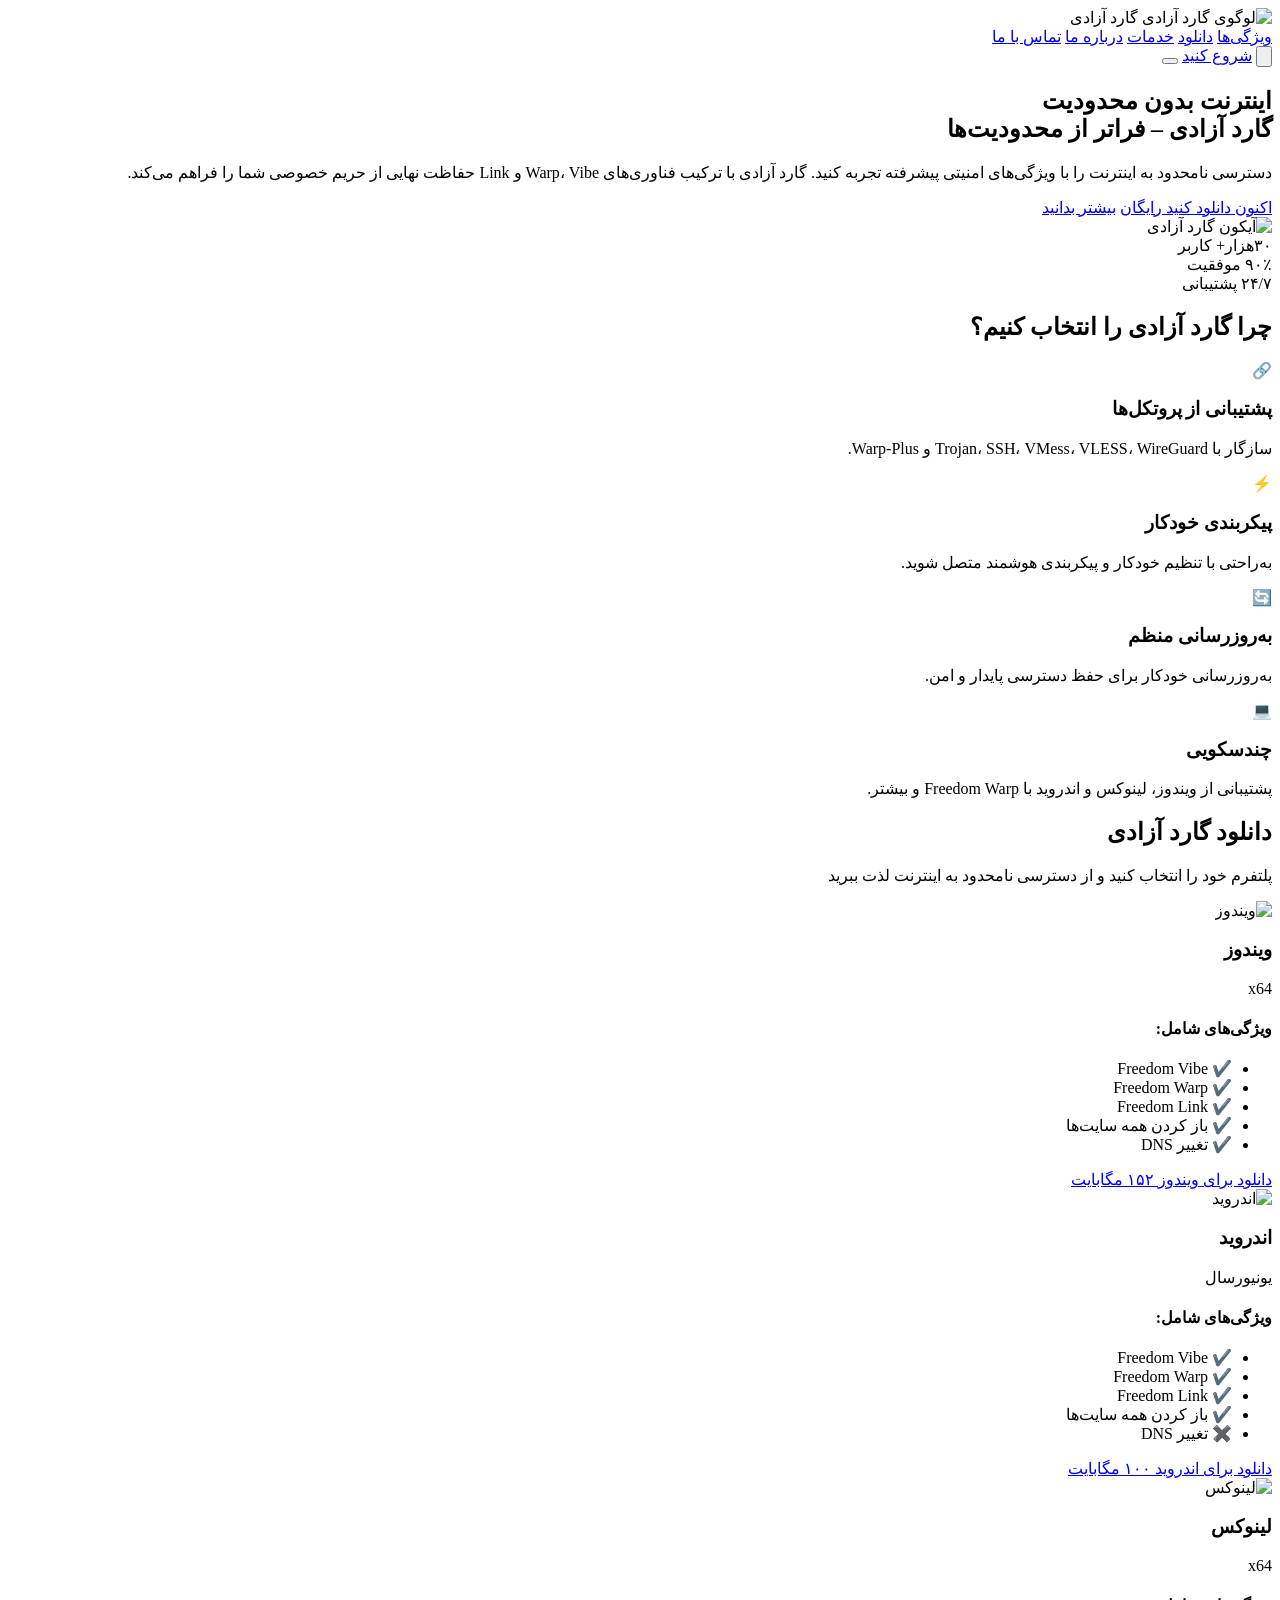
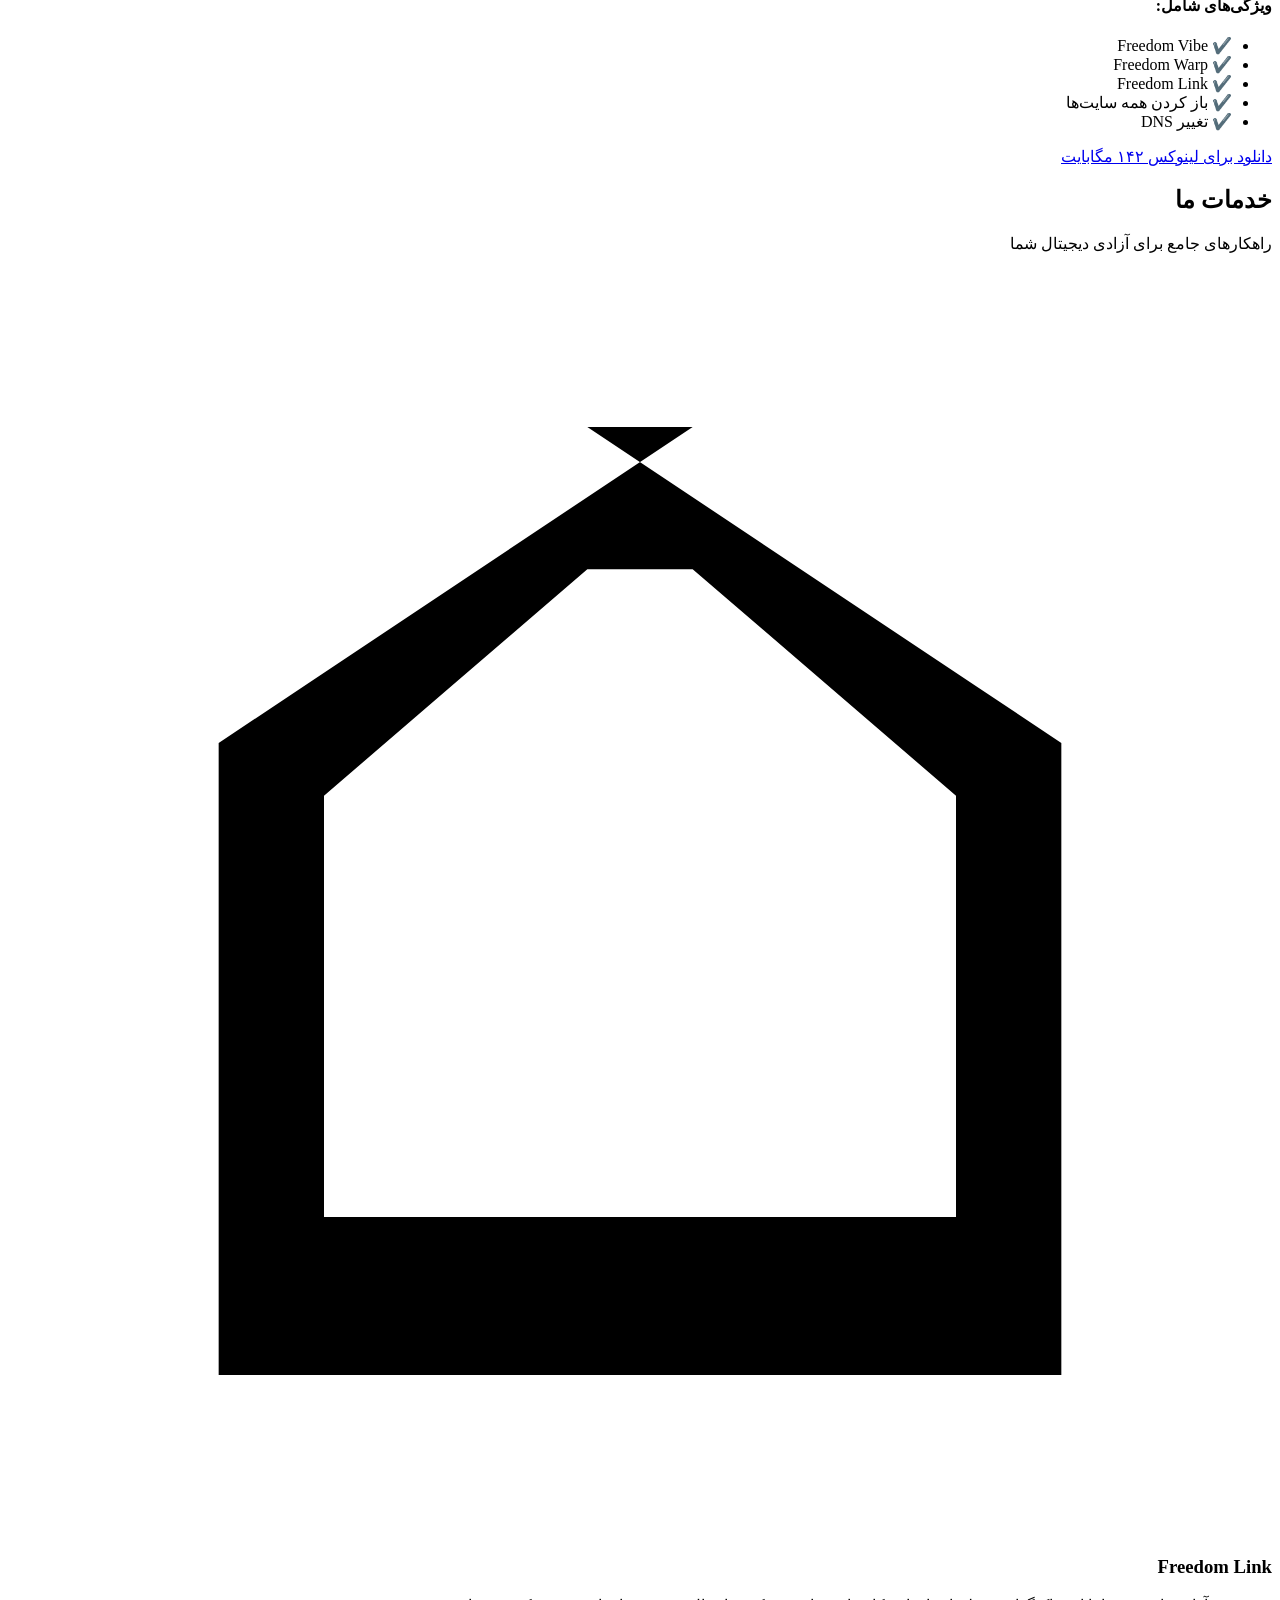
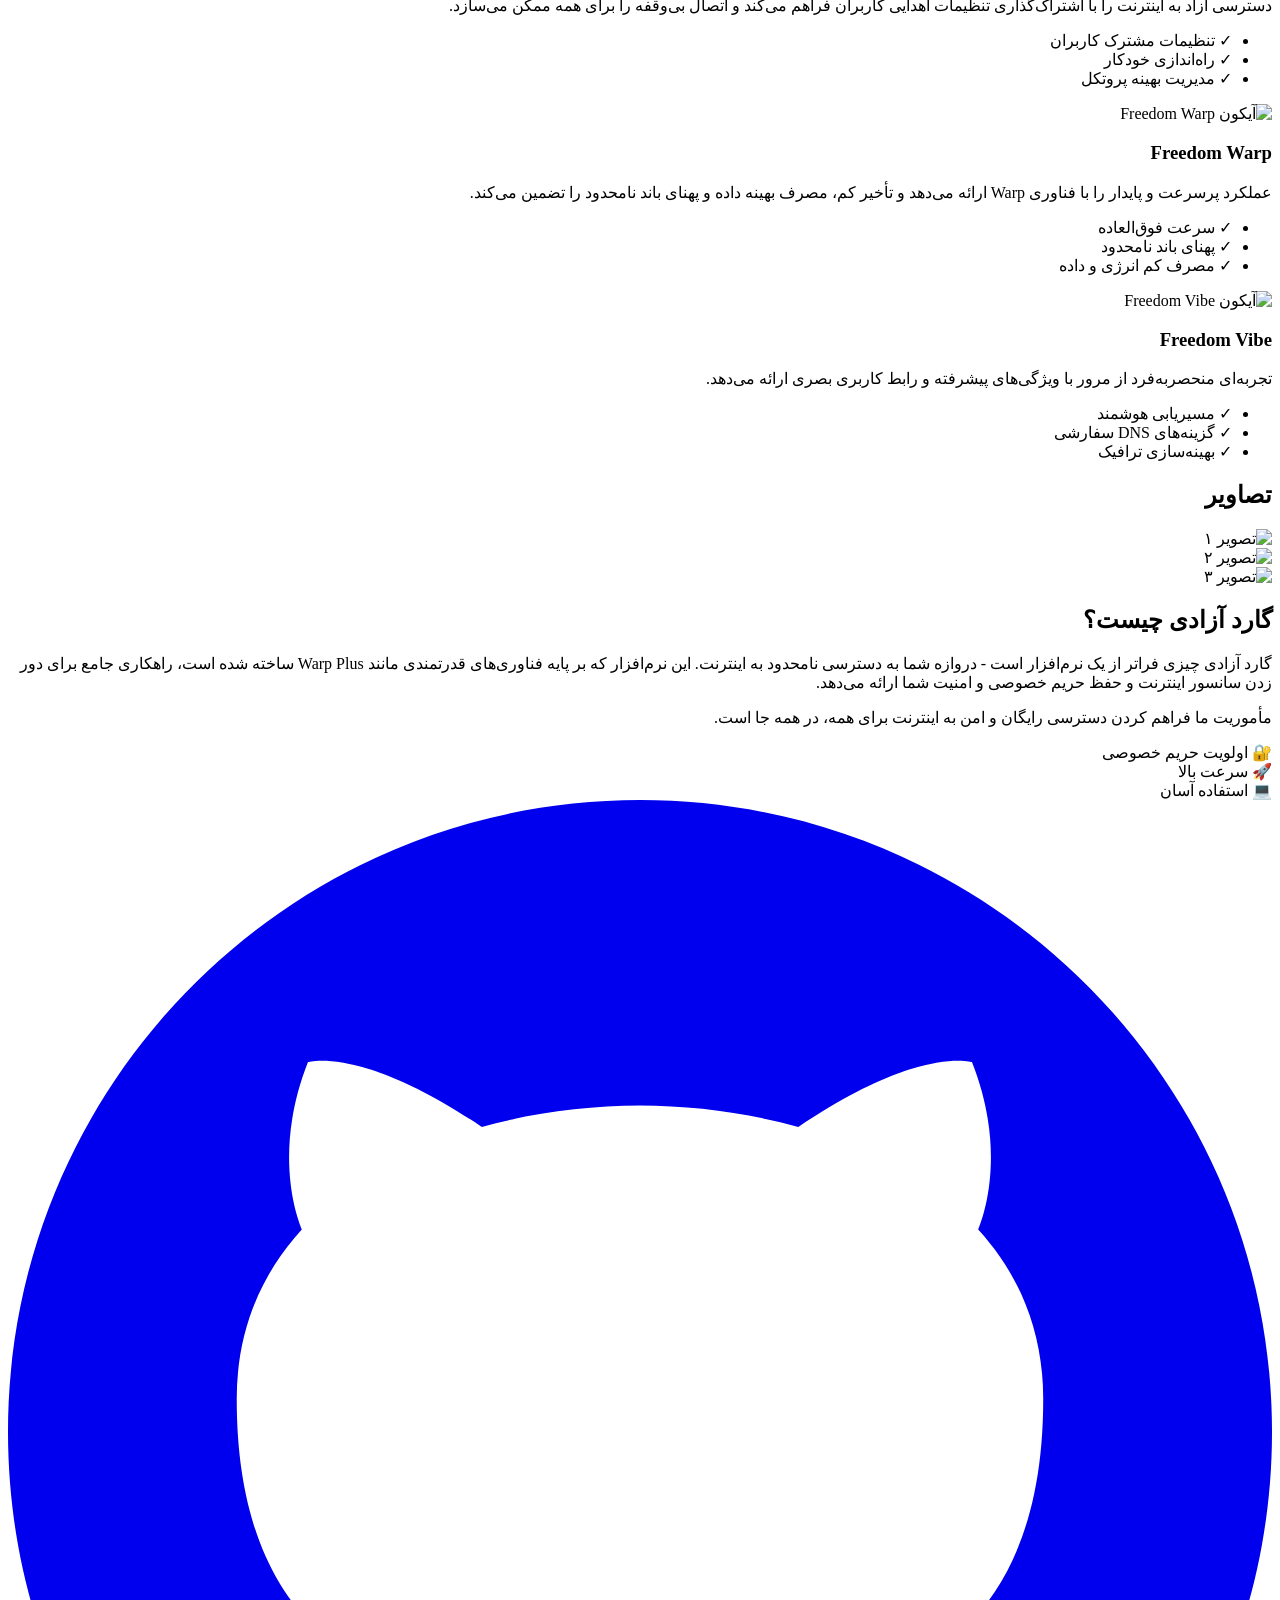
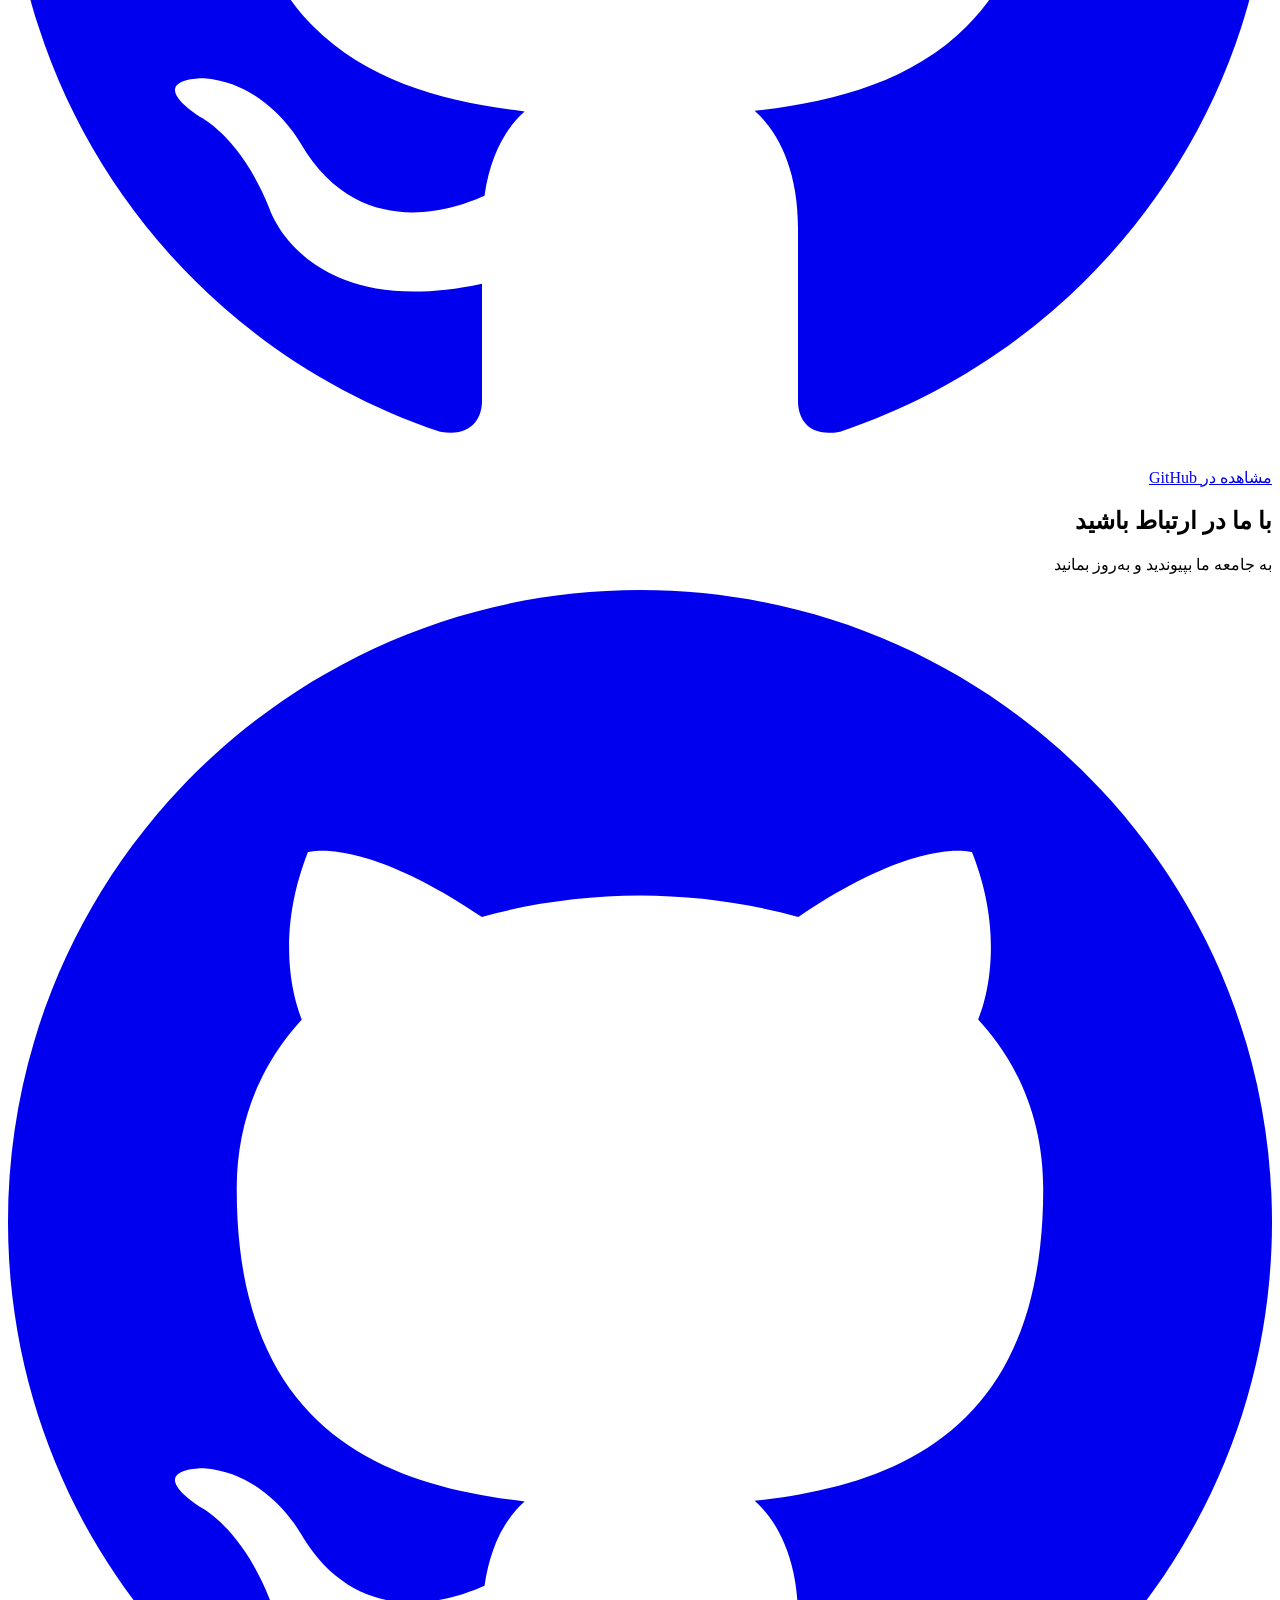
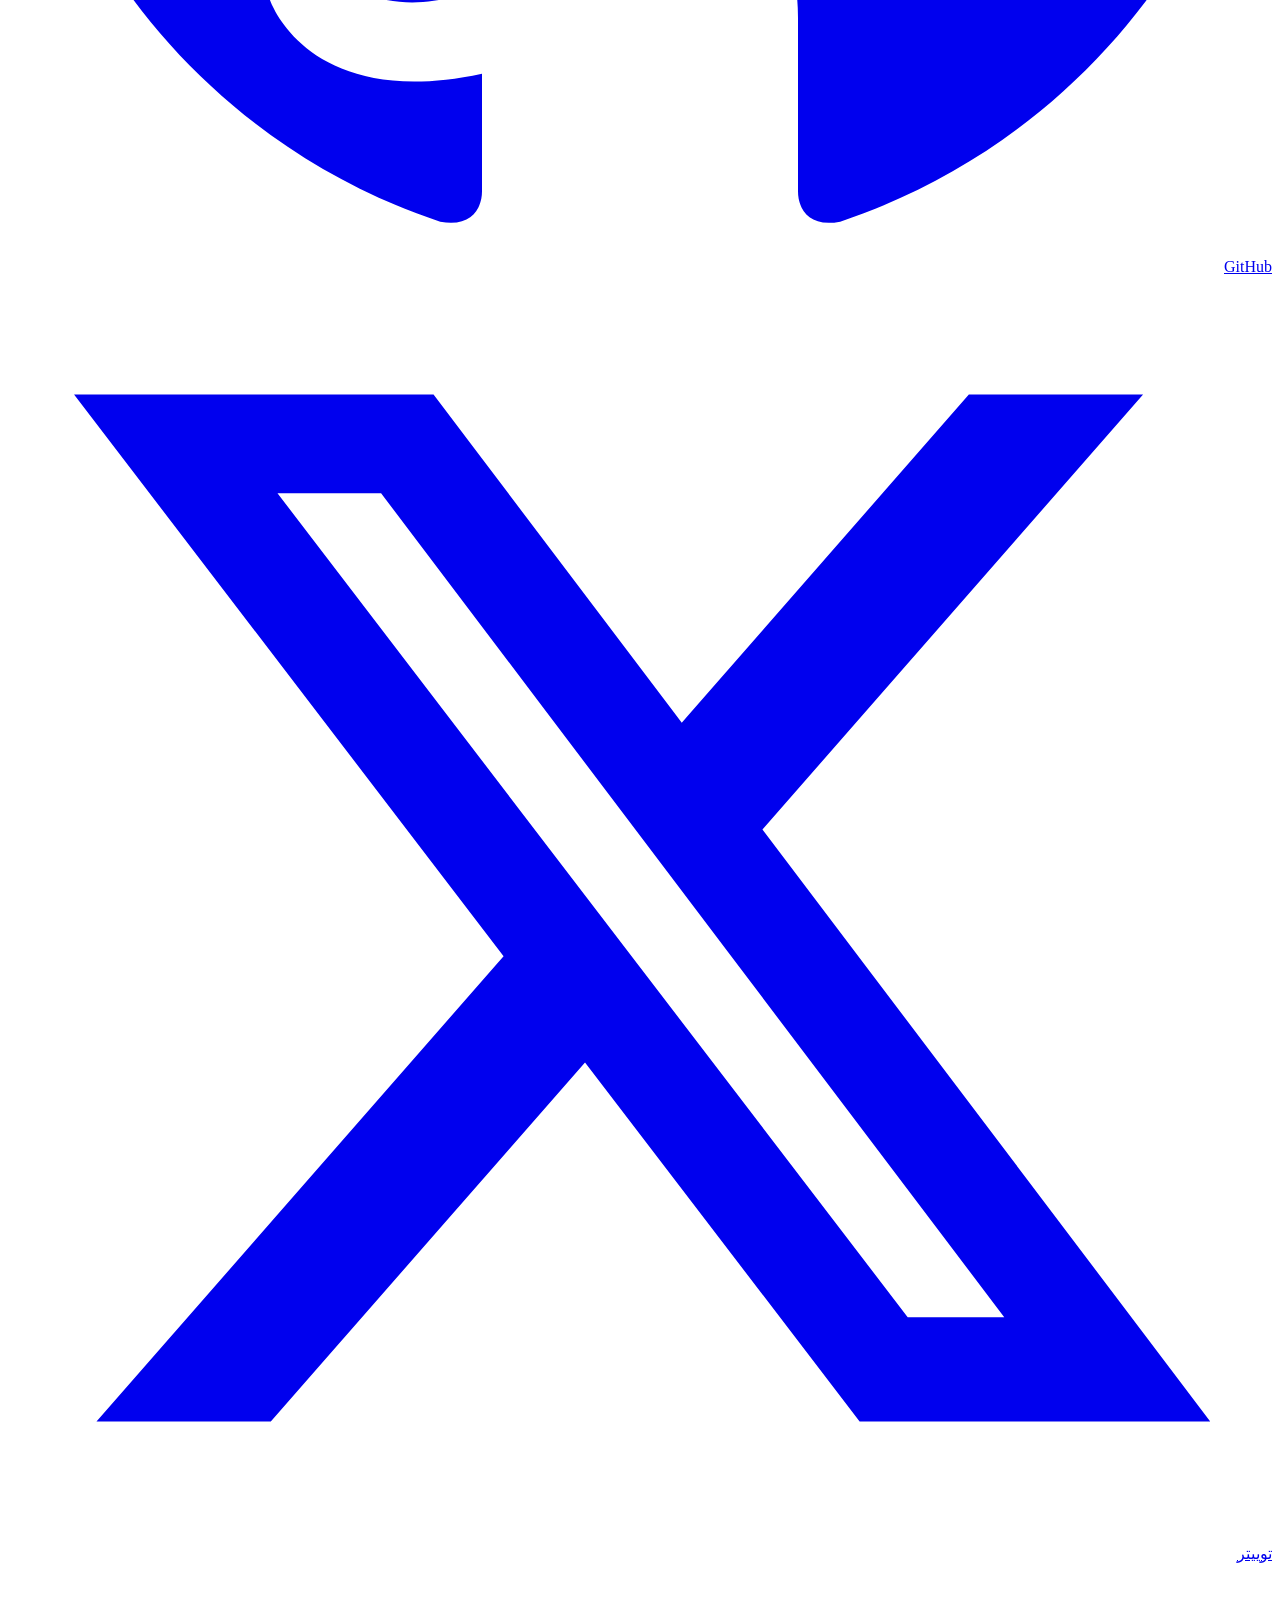
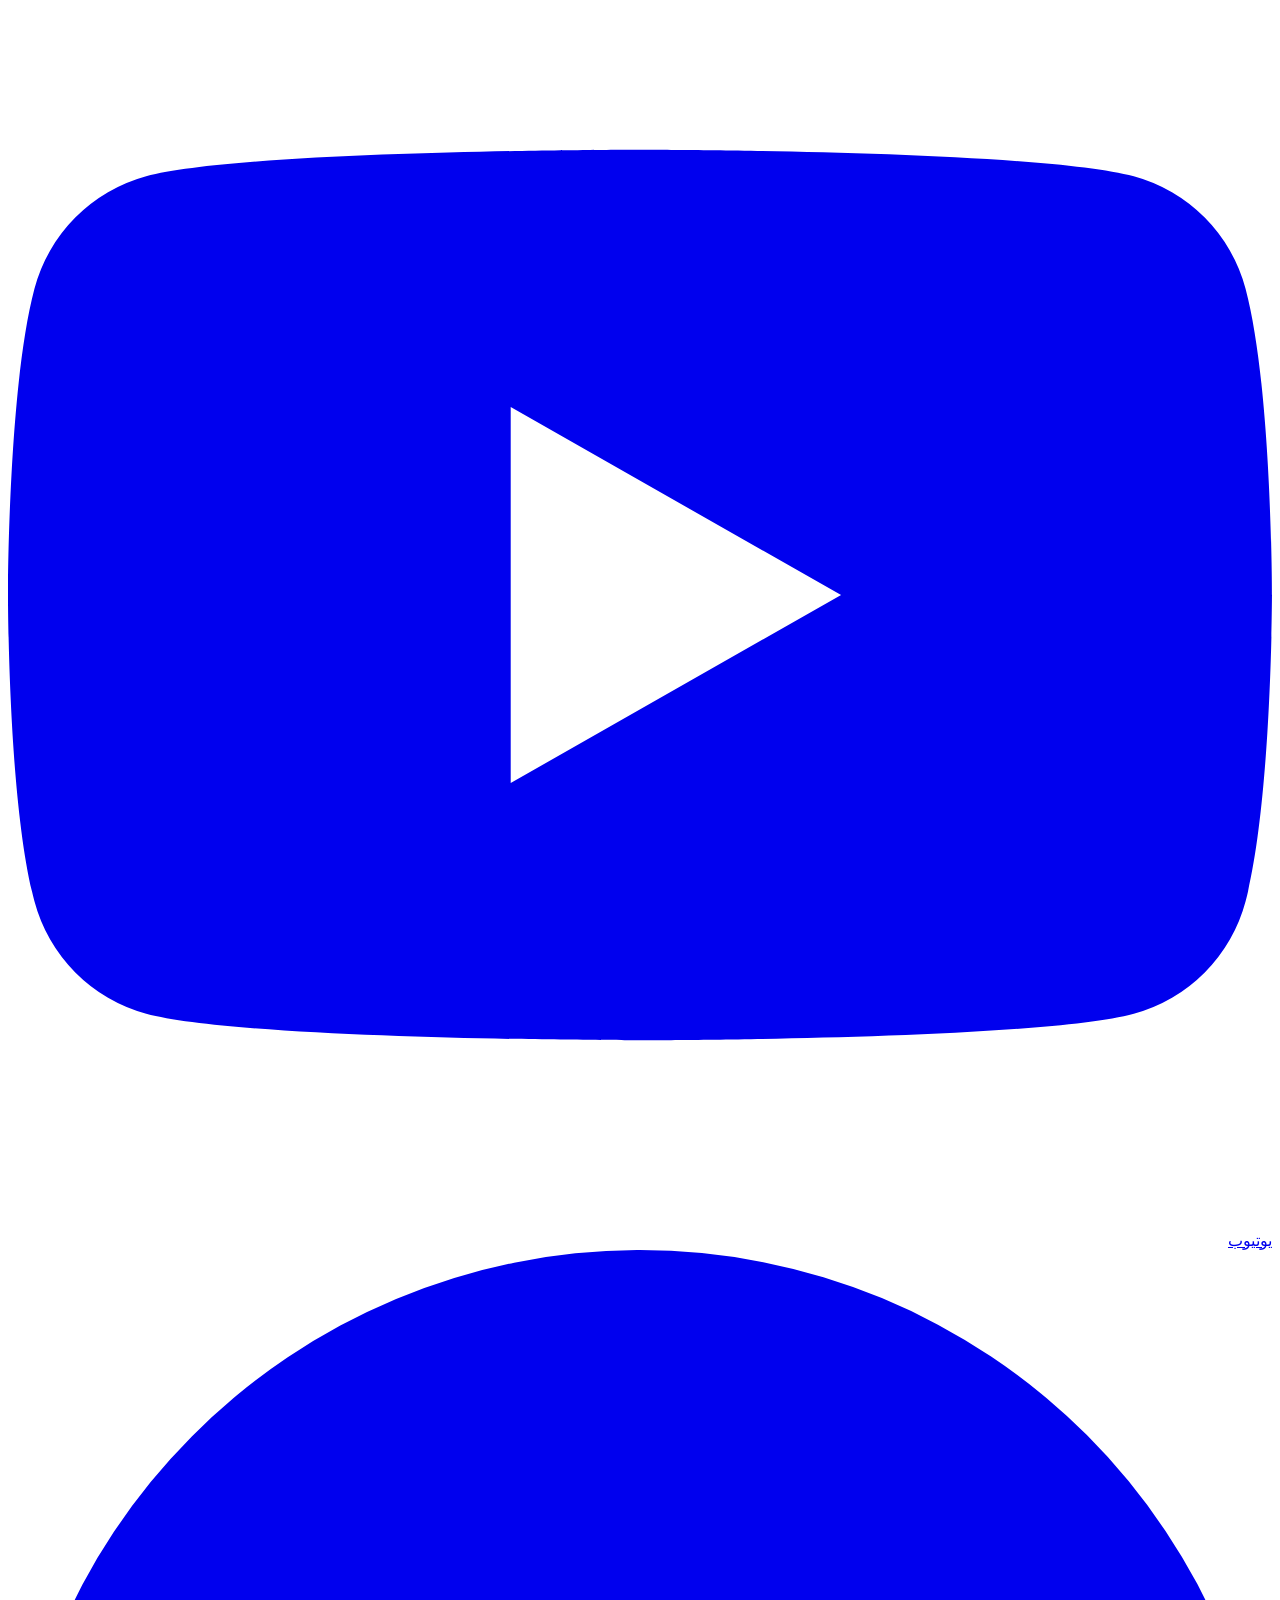
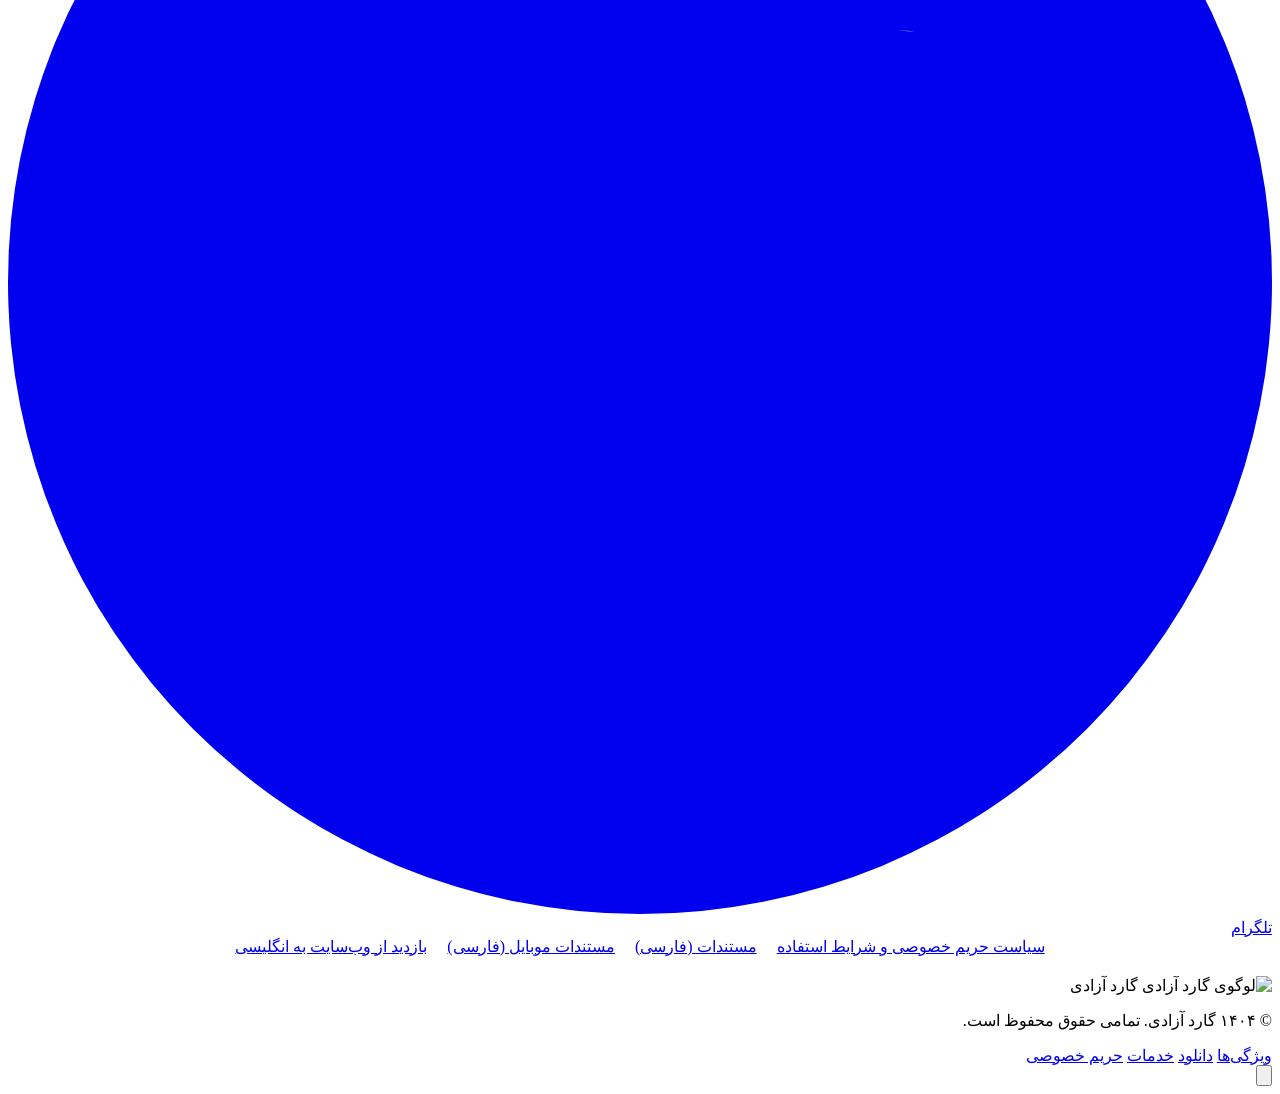
==== fa/index.html @ d1713f25 "Update 5" ====
<!DOCTYPE html>
<html lang="fa" dir="rtl">

<head>
    <base href="../">
    <meta charset="UTF-8">
    <meta name="viewport" content="width=device-width, initial-scale=1.0">
    <meta name="google-site-verification" content="6U4g19i2Y-nPGcnRNuCURA6YVUJ9LpwVaszIkUgTkLc" />
    <meta name="keywords"
        content="گارد آزادی, آزادی اینترنت, وی پی ان, پروکسی, نرم‌افزار امنیتی, ابزار حریم خصوصی, Freedom Guard, امنیت اینترنت, VPN" />
    <meta name="description"
        content="گارد آزادی - راهکار نهایی حریم خصوصی و امنیت شما. دانلود برای ویندوز و لینوکس. مجهز به Freedom Warp، Vibe و Link برای دسترسی نامحدود به اینترنت. | Freedom Guard - Your Ultimate Privacy & Security Solution" />
    <meta name="author" content="تیم گارد آزادی">
    <meta name="robots" content="index, follow">

    <!-- Open Graph / Social Media Meta Tags -->
    <meta property="og:title" content="گارد آزادی - راهکار حریم خصوصی و امنیت | Freedom Guard">
    <meta property="og:description"
        content="راهکار نهایی حریم خصوصی و امنیت شما. دانلود برای ویندوز و لینوکس. | Your Ultimate Privacy & Security Solution">
    <meta property="og:image" content="https://freedom-guard.github.io/ico.png">
    <meta property="og:url" content="https://freedom-guard.github.io">
    <meta property="og:type" content="website">

    <!-- Twitter Card Meta Tags -->
    <meta name="twitter:card" content="summary_large_image">
    <meta name="twitter:title" content="گارد آزادی | Freedom Guard">
    <meta name="twitter:description"
        content="راهکار نهایی حریم خصوصی و امنیت شما | Your Ultimate Privacy & Security Solution">
    <meta name="twitter:image" content="https://freedom-guard.github.io/ico.png">

    <title>گارد آزادی - راهکار حریم خصوصی و امنیت | Freedom Guard</title>
    <link rel="stylesheet" href="style.css">
    <link rel="icon" href="ico.png">
    <link rel="preconnect" href="https://fonts.googleapis.com">
    <link rel="preconnect" href="https://fonts.gstatic.com" crossorigin>
    <link href="https://fonts.googleapis.com/css2?family=Poppins:wght@400;500;600;700&display=swap" rel="stylesheet">
    <link
        href="https://fonts.googleapis.com/css2?family=Vazirmatn:wght@100;200;300;400;500;600;700;800;900&display=swap"
        rel="stylesheet">
    <style>
        * {
            direction: rtl;
            text-align: right;
        }
    </style>
</head>

<body>
    <header class="navbar">
        <div class="container">
            <div id="logo">
                <img src="ico.png" width="30" height="30" alt="لوگوی گارد آزادی">
                <span class="brand-name">گارد آزادی</span>
            </div>
            <nav id="links">
                <a href="#Features" class="nav-link">ویژگی‌ها</a>
                <a href="#Download" class="nav-link">دانلود</a>
                <a href="#Services" class="nav-link">خدمات</a>
                <a href="#AboutUs" class="nav-link">درباره ما</a>
                <a href="#ContactUs" class="nav-link">تماس با ما</a>
            </nav>
            <div class="nav-buttons">
                <button class="theme-switch" aria-label="تغییر تم" title="تغییر حالت تاریک">
                    <svg class="icon sun-icon" viewBox="0 0 24 24">
                        <path fill="currentColor"
                            d="M12 7c-2.76 0-5 2.24-5 5s2.24 5 5 5 5-2.24 5-5-2.24-5-5-5zM2 13h2c.55 0 1-.45 1-1s-.45-1-1-1H2c-.55 0-1 .45-1 1s.45 1 1 1zm18 0h2c.55 0 1-.45 1-1s-.45-1-1-1h-2c-.55 0-1 .45-1 1s.45 1 1 1zM11 2v2c0 .55.45 1 1 1s1-.45 1-1V2c0-.55-.45-1-1-1s-1 .45-1 1zm0 18v2c0 .55.45 1 1 1s1-.45 1-1v-2c0-.55-.45-1-1-1s-1 .45-1 1zM5.99 4.58c-.39-.39-1.03-.39-1.41 0-.39.39-.39 1.03 0 1.41l1.06 1.06c.39.39 1.03.39 1.41 0s.39-1.03 0-1.41L5.99 4.58zm12.37 12.37c-.39-.39-1.03-.39-1.41 0-.39.39-.39 1.03 0 1.41l1.06 1.06c.39.39 1.03.39 1.41 0 .39-.39.39-1.03 0-1.41l-1.06-1.06zm1.06-10.96c.39-.39.39-1.03 0-1.41-.39-.39-1.03-.39-1.41 0l-1.06 1.06c-.39.39-.39 1.03 0 1.41s1.03.39 1.41 0l1.06-1.06zM7.05 18.36c.39-.39.39-1.03 0-1.41-.39-.39-1.03-.39-1.41 0l-1.06 1.06c-.39.39-.39 1.03 0 1.41s1.03.39 1.41 0l1.06-1.06z" />
                    </svg>
                    <svg class="icon moon-icon" viewBox="0 0 24 24" style="display: none;">
                        <path fill="currentColor"
                            d="M12 3c-4.97 0-9 4.03-9 9s4.03 9 9 9 9-4.03 9-9c0-.46-.04-.92-.1-1.36-.98 1.37-2.58 2.26-4.4 2.26-3.03 0-5.5-2.47-5.5-5.5 0-1.82.89-3.42 2.26-4.4-.44-.06-.9-.1-1.36-.1z" />
                    </svg>
                </button>
                <a href="#Download" class="btn btn-outline">شروع کنید</a>
                <button class="menu-toggle" aria-label="تغییر منو">
                    <span></span><span></span><span></span>
                </button>
            </div>
        </div>
    </header>

    <main>
        <section id="Home" class="hero-section">
            <div class="container">
                <div class="hero-content">
                    <div class="hero-text">
                        <h1 class="hero-title">
                            اینترنت بدون محدودیت
                            <br>
                            <span class="hero-subtitle">گارد آزادی – فراتر از محدودیت‌ها</span>
                        </h1>

                        <p class="hero-description">دسترسی نامحدود به اینترنت را با ویژگی‌های امنیتی پیشرفته تجربه کنید.
                            گارد آزادی با ترکیب فناوری‌های Warp، Vibe و Link حفاظت نهایی از حریم خصوصی شما را فراهم
                            می‌کند.</p>
                        <div class="hero-buttons">
                            <a href="#Download" class="btn btn-primary btn-lg">اکنون دانلود کنید <span
                                    class="badge">رایگان</span></a>
                            <a href="#Features" class="btn btn-outline btn-lg">بیشتر بدانید</a>
                        </div>
                    </div>
                    <div class="hero-image-container">
                        <img src="ico.png" class="hero-image floating" alt="آیکون گارد آزادی">
                        <div class="hero-stats">
                            <div class="stat-item">
                                <span class="stat-number">۳۰هزار+</span>
                                <span class="stat-label">کاربر</span>
                            </div>
                            <div class="stat-item">
                                <span class="stat-number">۹۰٪</span>
                                <span class="stat-label">موفقیت</span>
                            </div>
                            <div class="stat-item">
                                <span class="stat-number">۲۴/۷</span>
                                <span class="stat-label">پشتیبانی</span>
                            </div>
                        </div>
                    </div>
                </div>
            </div>
            <div class="hero-background"></div>
        </section>

        <section id="Features" class="features-section">
            <div class="container">
                <h2 class="section-title">چرا گارد آزادی را انتخاب کنیم؟</h2>
                <div class="features-grid">
                    <div class="feature-card">
                        <div class="feature-icon">🔗</div>
                        <h3>پشتیبانی از پروتکل‌ها</h3>
                        <p>سازگار با Trojan، SSH، VMess، VLESS، WireGuard و Warp-Plus.</p>
                    </div>

                    <div class="feature-card">
                        <div class="feature-icon">⚡</div>
                        <h3>پیکربندی خودکار</h3>
                        <p>به‌راحتی با تنظیم خودکار و پیکربندی هوشمند متصل شوید.</p>
                    </div>

                    <div class="feature-card">
                        <div class="feature-icon">🔄</div>
                        <h3>به‌روزرسانی منظم</h3>
                        <p>به‌روزرسانی خودکار برای حفظ دسترسی پایدار و امن.</p>
                    </div>

                    <div class="feature-card">
                        <div class="feature-icon">💻</div>
                        <h3>چندسکویی</h3>
                        <p>پشتیبانی از ویندوز، لینوکس و اندروید با Freedom Warp و بیشتر.</p>
                    </div>
                </div>
            </div>
        </section>

        <section id="Download" class="download-section">
            <div class="container">
                <h2 class="section-title">دانلود گارد آزادی</h2>
                <p class="section-description">پلتفرم خود را انتخاب کنید و از دسترسی نامحدود به اینترنت لذت ببرید</p>
                <div class="download-grid">
                    <div class="download-card">
                        <div class="card-header">
                            <div class="platform-icon">
                                <img src="./windows.png" alt="ویندوز" width="44" height="44">
                            </div>
                            <div class="platform-info">
                                <h3>ویندوز</h3>
                                <span class="badge">x64</span>
                            </div>
                        </div>
                        <div class="card-features">
                            <h4>ویژگی‌های شامل:</h4>
                            <ul class="feature-list">
                                <li>✔️ Freedom Vibe</li>
                                <li>✔️ Freedom Warp</li>
                                <li>✔️ Freedom Link</li>
                                <li>✔️ باز کردن همه سایت‌ها</li>
                                <li>✔️ تغییر DNS</li>
                            </ul>
                        </div>
                        <div class="card-footer">
                            <a class="btn btn-primary btn-download"
                                href="https://github.com/Freedom-Guard/Freedom-Guard/releases/latest/download/freedom-guard-win-x64.exe">
                                دانلود برای ویندوز
                                <span class="download-size">۱۵۲ مگابایت</span>
                            </a>
                        </div>
                    </div>

                    <div class="download-card">
                        <div class="card-header">
                            <div class="platform-icon">
                                <img src="./android.png" alt="اندروید" width="44" height="24">
                            </div>
                            <div class="platform-info">
                                <h3>اندروید</h3>
                                <span class="badge">یونیورسال</span>
                            </div>
                        </div>
                        <div class="card-features">
                            <h4>ویژگی‌های شامل:</h4>
                            <ul class="feature-list">
                                <li>✔️ Freedom Vibe</li>
                                <li>✔️ Freedom Warp</li>
                                <li>✔️ Freedom Link</li>
                                <li>✔️ باز کردن همه سایت‌ها</li>
                                <li>✖️ تغییر DNS</li>
                            </ul>
                        </div>
                        <div class="card-footer">
                            <a class="btn btn-primary btn-download"
                                href="https://github.com/Freedom-Guard/FG_MOBILE/releases/latest/download/app-release.apk">
                                دانلود برای اندروید
                                <span class="download-size">۱۰۰ مگابایت</span>
                            </a>
                        </div>
                    </div>
                    <div class="download-card">
                        <div class="card-header">
                            <div class="platform-icon">
                                <img src="./linux.png" alt="لینوکس" width="44" height="44">
                            </div>
                            <div class="platform-info">
                                <h3>لینوکس</h3>
                                <span class="badge">x64</span>
                            </div>
                        </div>
                        <div class="card-features">
                            <h4>ویژگی‌های شامل:</h4>
                            <ul class="feature-list">
                                <li>✔️ Freedom Vibe</li>
                                <li>✔️ Freedom Warp</li>
                                <li>✔️ Freedom Link</li>
                                <li>✔️ باز کردن همه سایت‌ها</li>
                                <li>✔️ تغییر DNS</li>
                            </ul>
                        </div>
                        <div class="card-footer">
                            <a class="btn btn-primary btn-download"
                                href="https://github.com/Freedom-Guard/Freedom-Guard/releases/latest/download/freedom-guard-linux-amd64.deb">
                                دانلود برای لینوکس
                                <span class="download-size">۱۴۲ مگابایت</span>
                            </a>
                        </div>
                    </div>
                </div>
            </div>
        </section>

        <section id="Services" class="services-section">
            <div class="container">
                <h2 class="section-title">خدمات ما</h2>
                <p class="section-description">راهکارهای جامع برای آزادی دیجیتال شما</p>
                <div class="services-grid">
                    <div class="service-card">
                        <div class="service-icon">
                            <svg class="icon" viewBox="0 0 24 24">
                                <path fill="currentColor" d="M13 3L4 9v12h16V9l-9-6zm0 2.7L18 10v8H6v-8l5-4.3z" />
                            </svg>
                        </div>
                        <div class="service-content">
                            <h3>Freedom Link</h3>
                            <p>دسترسی آزاد به اینترنت را با اشتراک‌گذاری تنظیمات اهدایی کاربران فراهم می‌کند و اتصال
                                بی‌وقفه را برای همه ممکن می‌سازد.</p>
                            <ul class="service-features">
                                <li><span class="feature-check">✓</span> تنظیمات مشترک کاربران</li>
                                <li><span class="feature-check">✓</span> راه‌اندازی خودکار</li>
                                <li><span class="feature-check">✓</span> مدیریت بهینه پروتکل</li>
                            </ul>
                        </div>
                    </div>

                    <div class="service-card">
                        <div class="service-icon">
                            <img src="warp.webp" alt="آیکون Freedom Warp" loading="lazy" width="44" height="44">
                        </div>
                        <div class="service-content">
                            <h3>Freedom Warp</h3>
                            <p>عملکرد پرسرعت و پایدار را با فناوری Warp ارائه می‌دهد و تأخیر کم، مصرف بهینه داده و پهنای
                                باند نامحدود را تضمین می‌کند.</p>
                            <ul class="service-features">
                                <li><span class="feature-check">✓</span> سرعت فوق‌العاده</li>
                                <li><span class="feature-check">✓</span> پهنای باند نامحدود</li>
                                <li><span class="feature-check">✓</span> مصرف کم انرژی و داده</li>
                            </ul>
                        </div>
                    </div>

                    <div class="service-card">
                        <div class="service-icon">
                            <img src="vibe.png" alt="آیکون Freedom Vibe" loading="lazy" width="44" height="44">
                        </div>
                        <div class="service-content">
                            <h3>Freedom Vibe</h3>
                            <p>تجربه‌ای منحصربه‌فرد از مرور با ویژگی‌های پیشرفته و رابط کاربری بصری ارائه می‌دهد.</p>
                            <ul class="service-features">
                                <li><span class="feature-check">✓</span> مسیریابی هوشمند</li>
                                <li><span class="feature-check">✓</span> گزینه‌های DNS سفارشی</li>
                                <li><span class="feature-check">✓</span> بهینه‌سازی ترافیک</li>
                            </ul>
                        </div>
                    </div>
                </div>
            </div>
        </section>

        <section id="screenshots" class="screenshots-section">
            <div class="container">
                <h2 class="section-title">تصاویر</h2>
                <div class="screenshots-grid">
                    <div class="screenshot-card">
                        <img src="img-fg-3.png" alt="تصویر ۱" loading="lazy">
                    </div>
                    <div class="screenshot-card">
                        <img src="img-fg-2.png" alt="تصویر ۲" loading="lazy">
                    </div>
                    <div class="screenshot-card">
                        <img src="img-fg.png" alt="تصویر ۳" loading="lazy">
                    </div>
                </div>
            </div>
        </section>

        <section id="AboutUs" class="about-section">
            <div class="container">
                <div class="about-content">
                    <div class="about-text">
                        <h2 class="section-title">گارد آزادی چیست؟</h2>
                        <p>گارد آزادی چیزی فراتر از یک نرم‌افزار است - دروازه شما به دسترسی نامحدود به اینترنت. این
                            نرم‌افزار که بر پایه فناوری‌های قدرتمندی مانند Warp Plus ساخته شده است، راهکاری جامع برای
                            دور زدن سانسور اینترنت و حفظ حریم خصوصی و امنیت شما ارائه می‌دهد.</p>
                        <p>مأموریت ما فراهم کردن دسترسی رایگان و امن به اینترنت برای همه، در همه جا است.</p>
                        <div class="about-features">
                            <div class="about-feature">
                                <span class="feature-icon">🔐</span>
                                <span>اولویت حریم خصوصی</span>
                            </div>
                            <div class="about-feature">
                                <span class="feature-icon">🚀</span>
                                <span>سرعت بالا</span>
                            </div>
                            <div class="about-feature">
                                <span class="feature-icon">💻</span>
                                <span>استفاده آسان</span>
                            </div>
                        </div>
                        <div class="cta-group">
                            <a class="btn btn-primary" href="https://github.com/Freedom-Guard/Freedom-Guard">
                                <svg class="icon" viewBox="0 0 24 24">
                                    <path fill="currentColor"
                                        d="M12 0c-6.626 0-12 5.373-12 12 0 5.302 3.438 9.8 8.207 11.387.599.111.793-.261.793-.577v-2.234c-3.338.726-4.033-1.416-4.033-1.416-.546-1.387-1.333-1.756-1.333-1.756-1.089-.745.083-.729.083-.729 1.205.084 1.839 1.237 1.839 1.237 1.07 1.834 2.807 1.304 3.492.997.107-.775.418-1.305.762-1.604-2.665-.305-5.467-1.334-5.467-5.931 0-1.311.469-2.381 1.236-3.221-.124-.303-.535-1.524.117-3.176 0 0 1.008-.322 3.301 1.23.957-.266 1.983-.399 3.003-.404 1.02.005 2.047.138 3.006.404 2.291-1.552 3.297-1.23 3.297-1.23.653 1.653.242 2.874.118 3.176.77.84 1.235 1.911 1.235 3.221 0 4.609-2.807 5.624-5.479 5.921.43.372.823 1.102.823 2.222v3.293c0 .319.192.694.801.576 4.765-1.589 8.199-6.086 8.199-11.386 0-6.627-5.373-12-12-12z" />
                                </svg>
                                مشاهده در GitHub
                            </a>
                        </div>
                    </div>
                </div>
            </div>
        </section>

        <section id="ContactUs" class="contact-section">
            <div class="container">
                <h2 class="section-title">با ما در ارتباط باشید</h2>
                <p class="section-description">به جامعه ما بپیوندید و به‌روز بمانید</p>
                <div class="contact-content">
                    <div class="social-links">
                        <a class="btn btn-social" href="https://github.com/Freedom-Guard/Freedom-Guard" title="GitHub">
                            <svg class="icon" viewBox="0 0 24 24">
                                <path fill="currentColor"
                                    d="M12 0c-6.626 0-12 5.373-12 12 0 5.302 3.438 9.8 8.207 11.387.599.111.793-.261.793-.577v-2.234c-3.338.726-4.033-1.416-4.033-1.416-.546-1.387-1.333-1.756-1.333-1.756-1.089-.745.083-.729.083-.729 1.205.084 1.839 1.237 1.839 1.237 1.07 1.834 2.807 1.304 3.492.997.107-.775.418-1.305.762-1.604-2.665-.305-5.467-1.334-5.467-5.931 0-1.311.469-2.381 1.236-3.221-.124-.303-.535-1.524.117-3.176 0 0 1.008-.322 3.301 1.23.957-.266 1.983-.399 3.003-.404 1.02.005 2.047.138 3.006.404 2.291-1.552 3.297-1.23 3.297-1.23.653 1.653.242 2.874.118 3.176.77.84 1.235 1.911 1.235 3.221 0 4.609-2.807 5.624-5.479 5.921.43.372.823 1.102.823 2.222v3.293c0 .319.192.694.801.576 4.765-1.589 8.199-6.086 8.199-11.386 0-6.627-5.373-12-12-12z" />
                            </svg>
                            <span>GitHub</span>
                        </a>
                        <a class="btn btn-social" href="https://x.com/Freedom_Guard_N" title="ایکس (توییتر)">
                            <svg class="icon" viewBox="0 0 24 24">
                                <path fill="currentColor"
                                    d="M18.244 2.25h3.308l-7.227 8.26 8.502 11.24H16.17l-5.214-6.817L4.99 21.75H1.68l7.73-8.835L1.254 2.25H8.08l4.713 6.231zm-1.161 17.52h1.833L7.084 4.126H5.117z" />
                            </svg>
                            <span>توییتر</span>
                        </a>
                        <a class="btn btn-social" href="https://youtube.com/@Freedom_Guard_Net" title="یوتیوب">
                            <svg class="icon" viewBox="0 0 24 24">
                                <path fill="currentColor"
                                    d="M23.498 6.186a3.016 3.016 0 0 0-2.122-2.136C19.505 3.545 12 3.545 12 3.545s-7.505 0-9.377.505A3.017 3.017 0 0 0 .502 6.186C0 8.07 0 12 0 12s0 3.93.502 5.814a3.016 3.016 0 0 0 2.122 2.136c1.871.505 9.376.505 9.376.505s7.505 0 9.377-.505a3.015 3.015 0 0 0 2.122-2.136C24 15.93 24 12 24 12s0-3.93-.502-5.814zM9.545 15.568V8.432L15.818 12l-6.273 3.568z" />
                            </svg>
                            <span>یوتیوب</span>
                        </a>
                        <a class="btn btn-social" href="https://t.me/Freedom_Guard_Net" title="تلگرام">
                            <svg class="icon" viewBox="0 0 24 24">
                                <path fill="currentColor"
                                    d="M11.944 0A12 12 0 0 0 0 12a12 12 0 0 0 12 12 12 12 0 0 0 12-12A12 12 0 0 0 12 0a12 12 0 0 0-.056 0zm4.962 7.224c.1-.002.321.023.321.023.465.14a.506.506 0 0 1 .171.325c.016.093.036.306.02.472-.18 1.898-.962 6.502-1.36 8.627-.168.9-.499 1.201-.82 1.23-.696.065-1.225-.46-1.9-.902-1.056-.693-1.653-1.124-2.678-1.8-1.185-.78-.417-1.21.258-1.91.177-.184 3.247-2.977 3.307-3.23.007-.032.014-.15-.056-.212s-.174-.041-.249-.024c-.106.024-1.793 1.14-5.061 3.345-.48.33-.913.49-1.302.48-.428-.008-1.252-.241-1.865-.44-.752-.245-1.349-.374-1.297-.789.027-.216.325-.437.893-.663 3.498-1.524 5.83-2.529 6.998-3.014 3.332-1.386 4.025-1.627 4.476-1.635z" />
                            </svg>
                            <span>تلگرام</span>
                        </a>
                    </div>
                </div>
            </div>
        </section>

        <section id="Privacy" class="privacy-section" style="text-align: center;margin-bottom: 20px;">
            <div class="container" style="display: flex; justify-content: center; gap: 20px;flex-wrap: wrap;">
                <a href="./privacy-terms.html" class="btn btn-primary">سیاست حریم خصوصی و شرایط استفاده</a>
                <a href="https://filtershekan.sbs/Freedom_Guard/" class="btn btn-primary">مستندات (فارسی)</a>
                <a href="https://filtershekan.sbs/FG_MOBILE/" class="btn btn-primary">مستندات موبایل (فارسی)</a>
                <a href="../" class="btn btn-primary" title="بازدید از نسخه انگلیسی وب‌سایت">بازدید از وب‌سایت به
                    انگلیسی</a>
            </div>
        </section>
    </main>

    <footer class="footer">
        <div class="container">
            <div class="footer-content">
                <div class="footer-brand">
                    <img src="ico.png" width="24" height="24" alt="لوگوی گارد آزادی">
                    <span>گارد آزادی</span>
                </div>
                <p class="footer-copyright">© ۱۴۰۴ گارد آزادی. تمامی حقوق محفوظ است.</p>
                <div class="footer-links">
                    <a href="#Features">ویژگی‌ها</a>
                    <a href="#Download">دانلود</a>
                    <a href="#Services">خدمات</a>
                    <a href="./privacy-terms.html">حریم خصوصی</a>
                </div>
            </div>
        </div>
    </footer>

    <button class="scroll-to-top" aria-label="بالا بردن صفحه">
        <svg class="icon" viewBox="0 0 24 24">
            <path fill="currentColor" d="M7.41 15.41L12 10.83l4.59 4.58L18 14l-6-6-6 6z" />
        </svg>
    </button>

    <script src="script.js"></script>
</body>

</html>
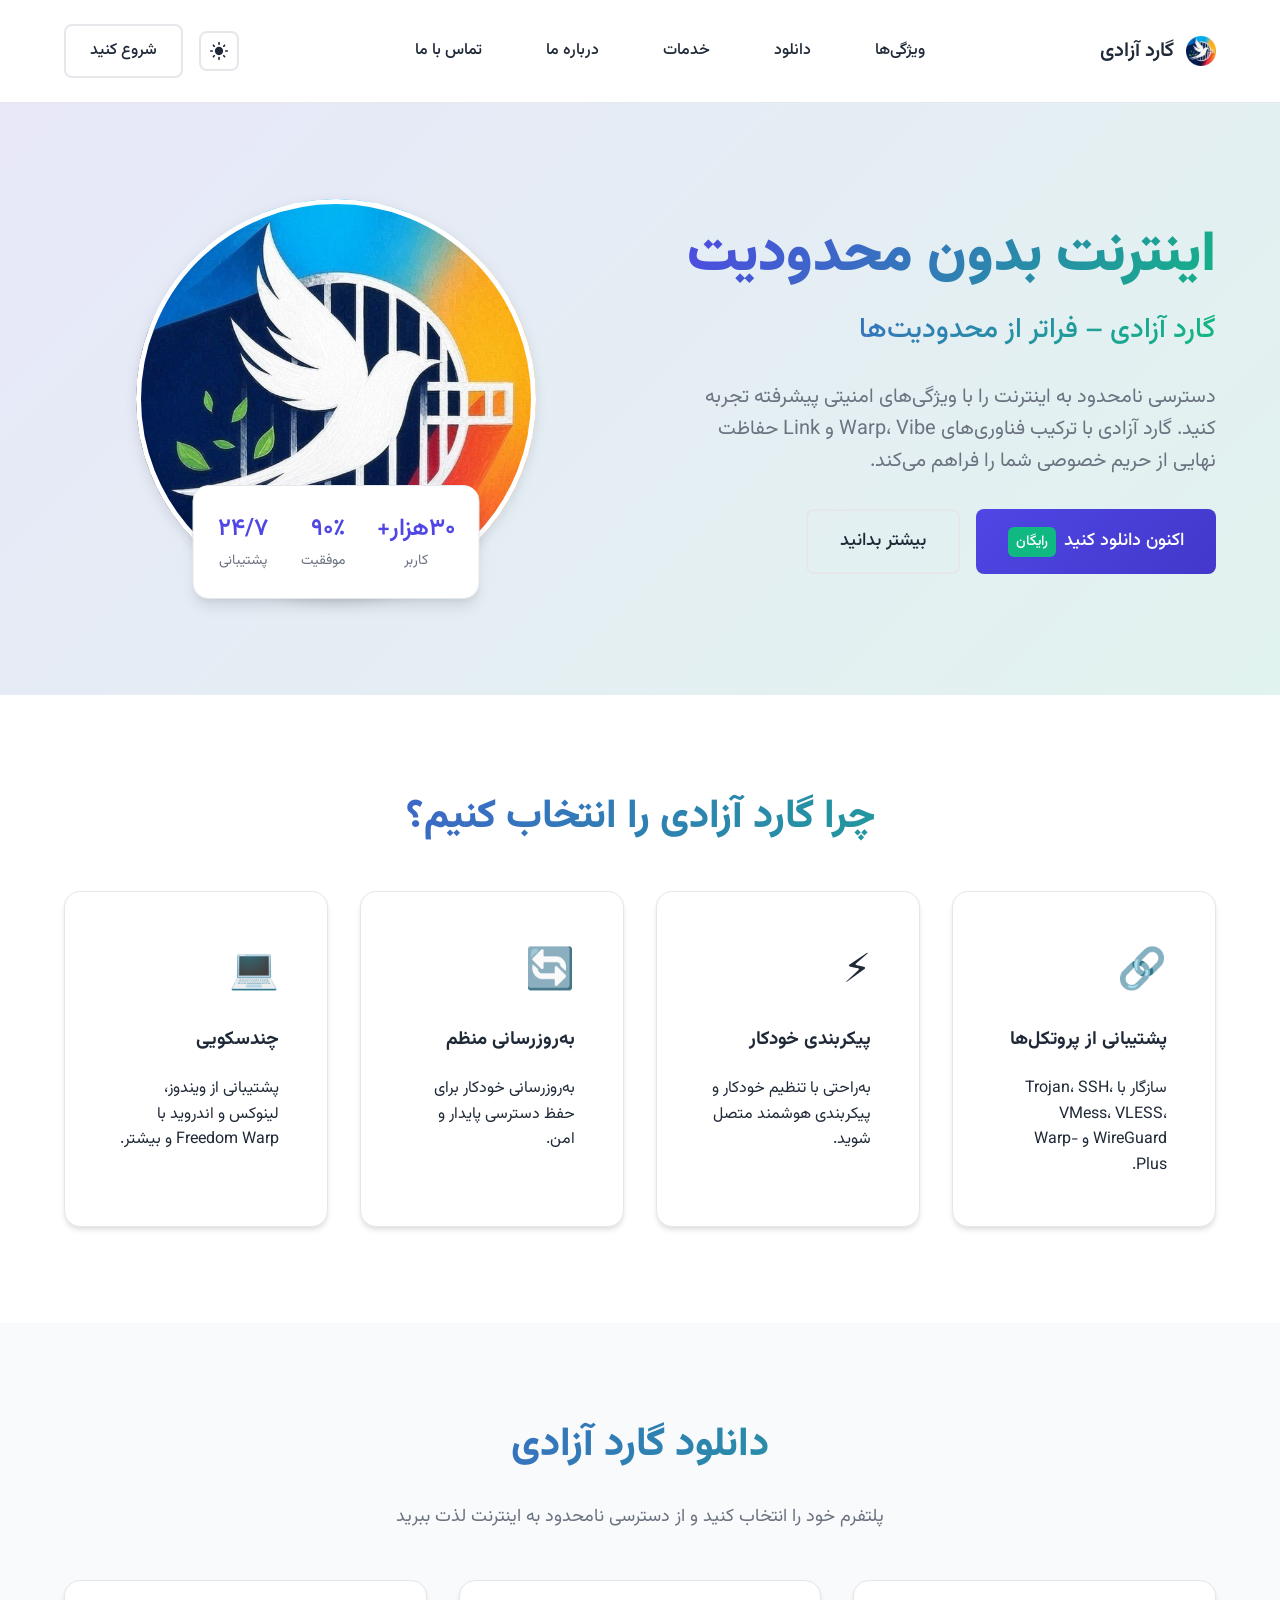
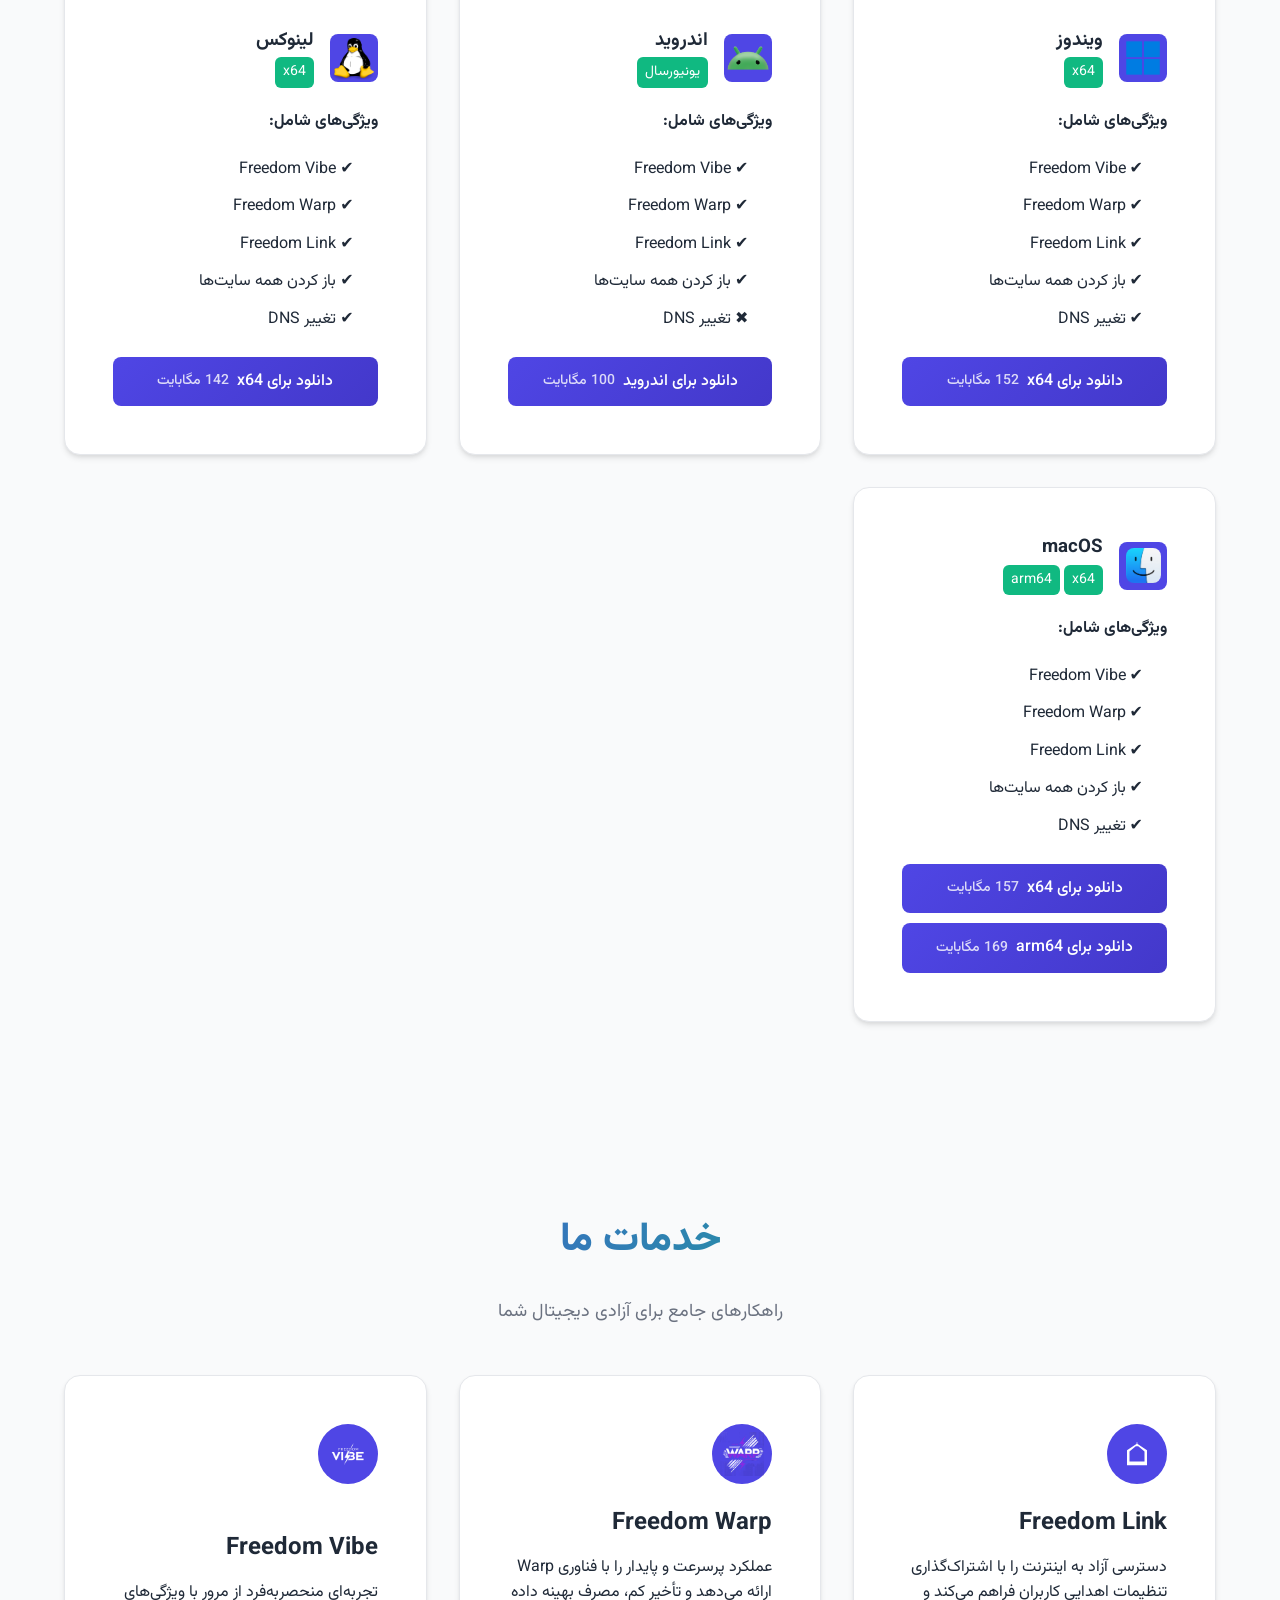
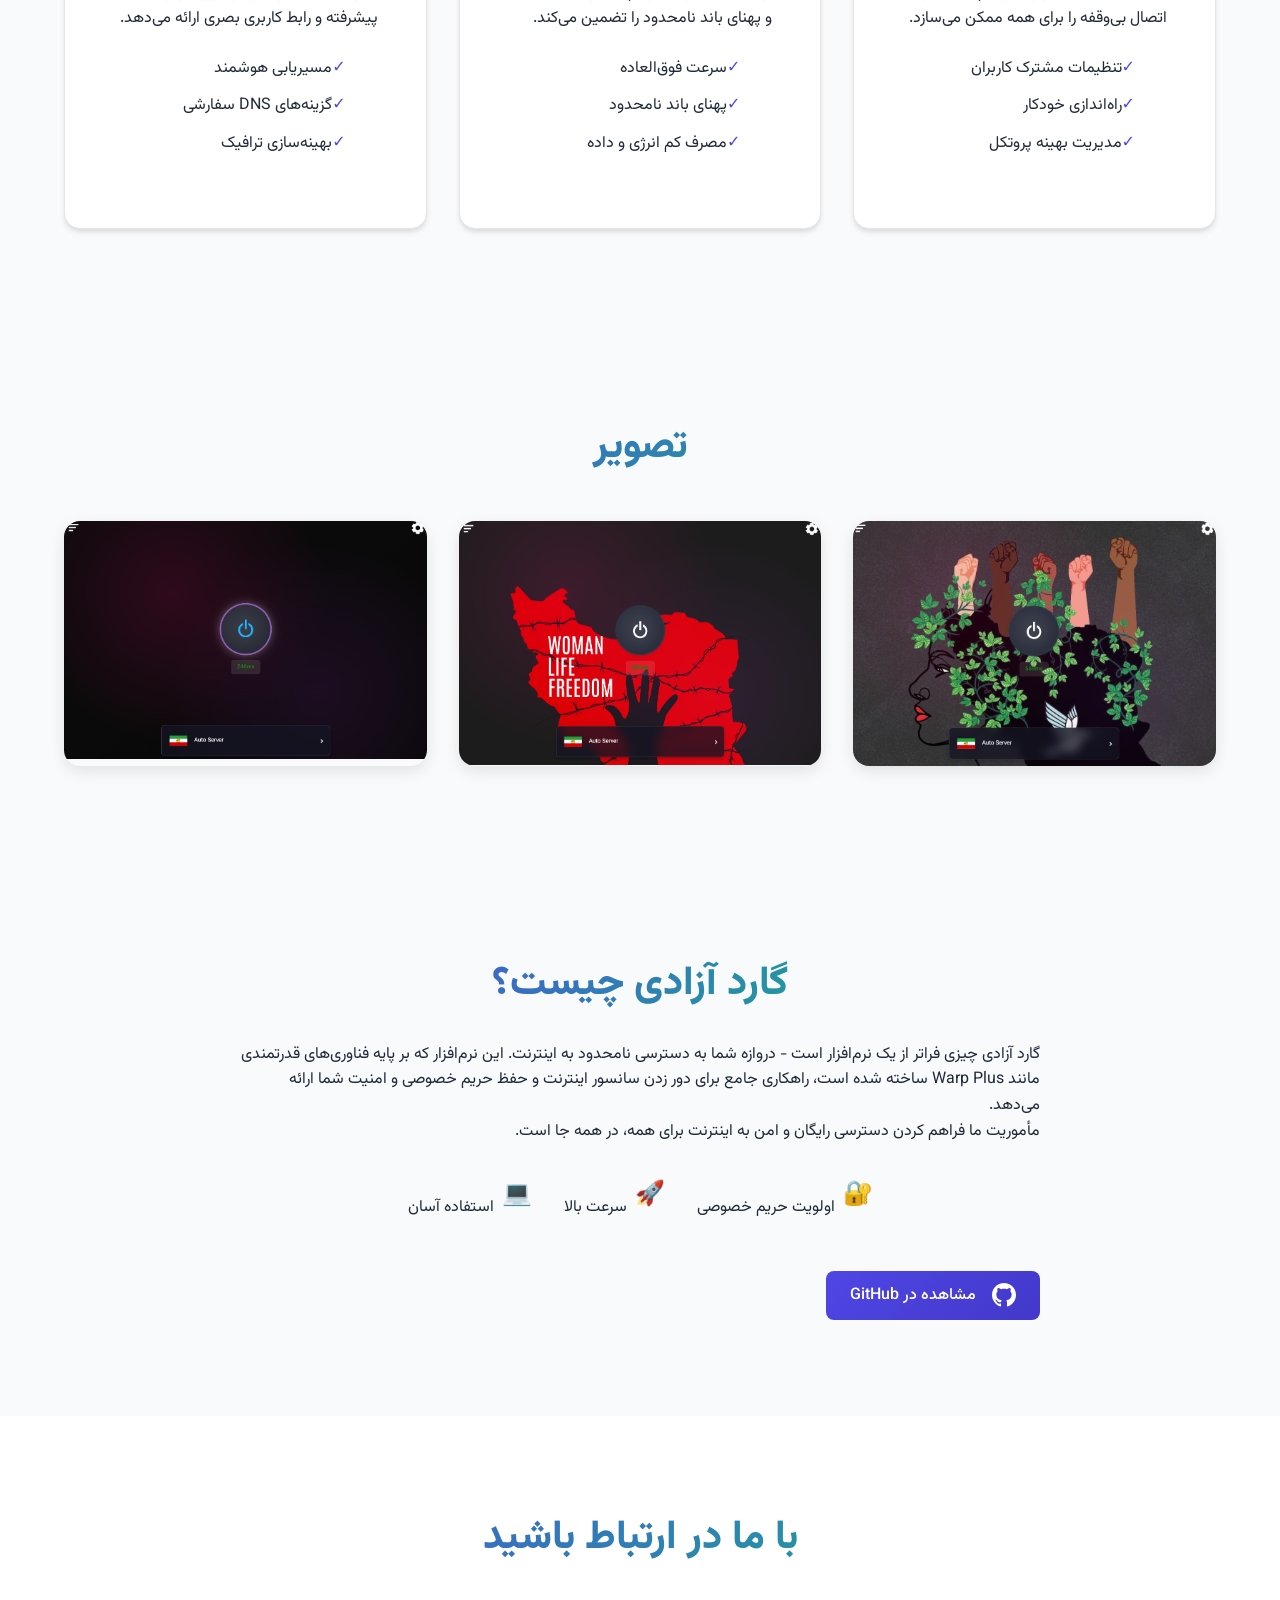
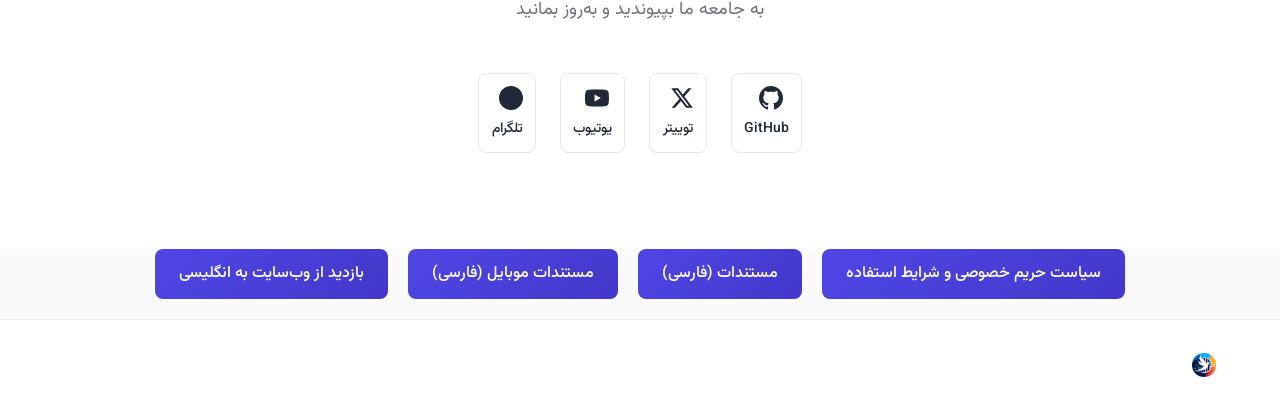
==== commit 0bdbc532: "Update 5" ====
--- a/fa/index.html
+++ b/fa/index.html
@@ -17,7 +17,7 @@
     <meta property="og:title" content="گارد آزادی - راهکار حریم خصوصی و امنیت | Freedom Guard">
     <meta property="og:description"
         content="راهکار نهایی حریم خصوصی و امنیت شما. دانلود برای ویندوز و لینوکس. | Your Ultimate Privacy & Security Solution">
-    <meta property="og:image" content="https://freedom-guard.github.io/ico.png">
+    <meta property="og:image" content="https://freedom-guard.github.io/../assets/img/ico.png">
     <meta property="og:url" content="https://freedom-guard.github.io">
     <meta property="og:type" content="website">
 
@@ -26,11 +26,11 @@
     <meta name="twitter:title" content="گارد آزادی | Freedom Guard">
     <meta name="twitter:description"
         content="راهکار نهایی حریم خصوصی و امنیت شما | Your Ultimate Privacy & Security Solution">
-    <meta name="twitter:image" content="https://freedom-guard.github.io/ico.png">
+    <meta name="twitter:image" content="https://freedom-guard.github.io/../assets/img/ico.png">
 
     <title>گارد آزادی - راهکار حریم خصوصی و امنیت | Freedom Guard</title>
-    <link rel="stylesheet" href="style.css">
-    <link rel="icon" href="ico.png">
+    <link rel="stylesheet" href="../assets/style.css">
+    <link rel="icon" href="../assets/img/ico.png">
     <link rel="preconnect" href="https://fonts.googleapis.com">
     <link rel="preconnect" href="https://fonts.gstatic.com" crossorigin>
     <link href="https://fonts.googleapis.com/css2?family=Poppins:wght@400;500;600;700&display=swap" rel="stylesheet">
@@ -49,7 +49,7 @@
     <header class="navbar">
         <div class="container">
             <div id="logo">
-                <img src="ico.png" width="30" height="30" alt="لوگوی گارد آزادی">
+                <img src="../assets/img/ico.png" width="30" height="30" alt="لوگوی گارد آزادی">
                 <span class="brand-name">گارد آزادی</span>
             </div>
             <nav id="links">
@@ -99,7 +99,7 @@
                         </div>
                     </div>
                     <div class="hero-image-container">
-                        <img src="ico.png" class="hero-image floating" alt="آیکون گارد آزادی">
+                        <img src="../assets/img/ico.png" class="hero-image floating" alt="آیکون گارد آزادی">
                         <div class="hero-stats">
                             <div class="stat-item">
                                 <span class="stat-number">۳۰هزار+</span>
@@ -159,7 +159,7 @@
                     <div class="download-card">
                         <div class="card-header">
                             <div class="platform-icon">
-                                <img src="./windows.png" alt="ویندوز" width="44" height="44">
+                                <img src="/assets/img/windows.png" alt="ویندوز" width="44" height="44">
                             </div>
                             <div class="platform-info">
                                 <h3>ویندوز</h3>
@@ -179,8 +179,8 @@
                         <div class="card-footer">
                             <a class="btn btn-primary btn-download"
                                 href="https://github.com/Freedom-Guard/Freedom-Guard/releases/latest/download/freedom-guard-win-x64.exe">
-                                دانلود برای ویندوز
-                                <span class="download-size">۱۵۲ مگابایت</span>
+                                دانلود برای x64
+                                <span class="download-size">152 مگابایت</span>
                             </a>
                         </div>
                     </div>
@@ -188,7 +188,7 @@
                     <div class="download-card">
                         <div class="card-header">
                             <div class="platform-icon">
-                                <img src="./android.png" alt="اندروید" width="44" height="24">
+                                <img src="/assets/img/android.png" alt="اندروید" width="44" height="24">
                             </div>
                             <div class="platform-info">
                                 <h3>اندروید</h3>
@@ -209,14 +209,14 @@
                             <a class="btn btn-primary btn-download"
                                 href="https://github.com/Freedom-Guard/FG_MOBILE/releases/latest/download/app-release.apk">
                                 دانلود برای اندروید
-                                <span class="download-size">۱۰۰ مگابایت</span>
+                                <span class="download-size">100 مگابایت</span>
                             </a>
                         </div>
                     </div>
                     <div class="download-card">
                         <div class="card-header">
                             <div class="platform-icon">
-                                <img src="./linux.png" alt="لینوکس" width="44" height="44">
+                                <img src="/assets/img/linux.png" alt="لینوکس" width="44" height="44">
                             </div>
                             <div class="platform-info">
                                 <h3>لینوکس</h3>
@@ -236,8 +236,43 @@
                         <div class="card-footer">
                             <a class="btn btn-primary btn-download"
                                 href="https://github.com/Freedom-Guard/Freedom-Guard/releases/latest/download/freedom-guard-linux-amd64.deb">
-                                دانلود برای لینوکس
-                                <span class="download-size">۱۴۲ مگابایت</span>
+                                دانلود برای x64
+                                <span class="download-size">142 مگابایت</span>
+                            </a>
+                        </div>
+                    </div>
+                    <div class="download-card">
+                        <div class="card-header">
+                            <div class="platform-icon">
+                                <img src="/assets/img/mac.png" alt="مک" width="35" height="35"
+                                    style="border-radius: 8px;">
+                            </div>
+                            <div class="platform-info">
+                                <h3>macOS</h3>
+                                <span class="badge">x64</span>
+                                <span class="badge">arm64</span>
+                            </div>
+                        </div>
+                        <div class="card-features">
+                            <h4>ویژگی‌های شامل:</h4>
+                            <ul class="feature-list">
+                                <li>✔️ Freedom Vibe</li>
+                                <li>✔️ Freedom Warp</li>
+                                <li>✔️ Freedom Link</li>
+                                <li>✔️ باز کردن همه سایت‌ها</li>
+                                <li>✔️ تغییر DNS</li>
+                            </ul>
+                        </div>
+                        <div class="card-footer">
+                            <a class="btn btn-primary btn-download"
+                                href="https://github.com/Freedom-Guard/Freedom-Guard/releases/latest/download/freedom-guard-mac-x64.dmg">
+                                دانلود برای x64
+                                <span class="download-size">157 مگابایت</span>
+                            </a>
+                            <a class="btn btn-primary btn-download" style="margin-top: 10px;"
+                                href="https://github.com/Freedom-Guard/Freedom-Guard/releases/latest/download/freedom-guard-mac-arm64.dmg">
+                                دانلود برای arm64
+                                <span class="download-size">169 مگابایت</span>
                             </a>
                         </div>
                     </div>
@@ -270,7 +305,8 @@
 
                     <div class="service-card">
                         <div class="service-icon">
-                            <img src="warp.webp" alt="آیکون Freedom Warp" loading="lazy" width="44" height="44">
+                            <img src="/assets/img/warp.webp" alt="آیکون Freedom Warp" loading="lazy" width="44"
+                                height="44">
                         </div>
                         <div class="service-content">
                             <h3>Freedom Warp</h3>
@@ -286,7 +322,8 @@
 
                     <div class="service-card">
                         <div class="service-icon">
-                            <img src="vibe.png" alt="آیکون Freedom Vibe" loading="lazy" width="44" height="44">
+                            <img src="/assets/img/vibe.png" alt="آیکون Freedom Vibe" loading="lazy" width="44"
+                                height="44">
                         </div>
                         <div class="service-content">
                             <h3>Freedom Vibe</h3>
@@ -304,16 +341,16 @@
 
         <section id="screenshots" class="screenshots-section">
             <div class="container">
-                <h2 class="section-title">تصاویر</h2>
+                <h2 class="section-title">تصویر</h2>
                 <div class="screenshots-grid">
                     <div class="screenshot-card">
-                        <img src="img-fg-3.png" alt="تصویر ۱" loading="lazy">
+                        <img src="/assets/img/img-fg.png" alt="تصویر 1" loading="lazy">
                     </div>
                     <div class="screenshot-card">
-                        <img src="img-fg-2.png" alt="تصویر ۲" loading="lazy">
+                        <img src="/assets/img/img-fg-2.png" alt="تصویر 2" loading="lazy">
                     </div>
                     <div class="screenshot-card">
-                        <img src="img-fg.png" alt="تصویر ۳" loading="lazy">
+                        <img src="/assets/img/img-fg-3.png" alt="تصویر 3" loading="lazy">
                     </div>
                 </div>
             </div>
@@ -410,7 +447,7 @@
         <div class="container">
             <div class="footer-content">
                 <div class="footer-brand">
-                    <img src="ico.png" width="24" height="24" alt="لوگوی گارد آزادی">
+                    <img src="../assets/img/ico.png" width="24" height="24" alt="لوگوی گارد آزادی">
                     <span>گارد آزادی</span>
                 </div>
                 <p class="footer-copyright">© ۱۴۰۴ گارد آزادی. تمامی حقوق محفوظ است.</p>
@@ -430,7 +467,7 @@
         </svg>
     </button>
 
-    <script src="script.js"></script>
+    <script src="/assets/script.js"></script>
 </body>
 
 </html>
--- a/assets/style.css
+++ b/assets/style.css
@@ -0,0 +1,1810 @@
+:root {
+    /* Light Theme Colors */
+    --primary-color-light: #4F46E5;
+    --primary-hover-light: #4338CA;
+    --secondary-color-light: #6B7280;
+    --accent-color-light: #10B981;
+    --background-color-light: #F9FAFB;
+    --text-color-light: #1F2937;
+    --text-light-light: #6B7280;
+    --border-color-light: #E5E7EB;
+    --card-bg-light: #FFFFFF;
+    --navbar-bg-light: rgba(255, 255, 255, 0.9);
+    --hero-gradient-light: linear-gradient(135deg, rgba(79, 70, 229, 0.1) 0%, rgba(16, 185, 129, 0.1) 100%);
+    --footer-bg-light: #1F2937;
+    --footer-text-light: #F9FAFB;
+    --section-bg-light: #FFFFFF;
+
+    /* Dark Theme Colors */
+    --primary-color-dark: #818CF8;
+    --primary-hover-dark: #6366F1;
+    --secondary-color-dark: #9CA3AF;
+    --accent-color-dark: #34D399;
+    --background-color-dark: #0F172A;
+    --text-color-dark: #F3F4F6;
+    --text-light-dark: #D1D5DB;
+    --border-color-dark: #1F2937;
+    --card-bg-dark: #1E293B;
+    --navbar-bg-dark: rgba(15, 23, 42, 0.95);
+    --hero-gradient-dark: linear-gradient(135deg, rgba(129, 140, 248, 0.2) 0%, rgba(52, 211, 153, 0.2) 100%);
+    --footer-bg-dark: #0F172A;
+    --footer-text-dark: #F3F4F6;
+    --section-bg-dark: #111827;
+
+    /* Font Families */
+    --font-primary: 'Vazirmatn', system-ui, -apple-system, BlinkMacSystemFont, 'Segoe UI', Roboto, Oxygen, Ubuntu, Cantarell, 'Open Sans', 'Helvetica Neue', sans-serif;
+
+    /* Font Weights */
+    --font-thin: 100;
+    --font-extralight: 200;
+    --font-light: 300;
+    --font-regular: 400;
+    --font-medium: 500;
+    --font-semibold: 600;
+    --font-bold: 700;
+    --font-extrabold: 800;
+    --font-black: 900;
+
+    /* Spacing */
+    --spacing-xs: 0.5rem;
+    --spacing-sm: 1rem;
+    --spacing-md: 1.5rem;
+    --spacing-lg: 2rem;
+    --spacing-xl: 3rem;
+    --spacing-2xl: 4rem;
+    --spacing-3xl: 6rem;
+
+    /* Other Variables */
+    --shadow-sm: 0 1px 2px 0 rgba(0, 0, 0, 0.05);
+    --shadow-md: 0 4px 6px -1px rgba(0, 0, 0, 0.1), 0 2px 4px -1px rgba(0, 0, 0, 0.06);
+    --shadow-lg: 0 10px 15px -3px rgba(0, 0, 0, 0.1), 0 4px 6px -2px rgba(0, 0, 0, 0.05);
+    --shadow-xl: 0 20px 25px -5px rgba(0, 0, 0, 0.1), 0 10px 10px -5px rgba(0, 0, 0, 0.04);
+    --radius-sm: 0.375rem;
+    --radius-md: 0.5rem;
+    --radius-lg: 1rem;
+    --radius-xl: 1.5rem;
+
+    /* Transitions */
+    --transition-fast: 150ms ease;
+    --transition-normal: 300ms ease;
+    --transition-slow: 500ms ease;
+
+    /* Default to light theme */
+    --primary-color: var(--primary-color-light);
+    --primary-hover: var(--primary-hover-light);
+    --secondary-color: var(--secondary-color-light);
+    --accent-color: var(--accent-color-light);
+    --background-color: var(--background-color-light);
+    --text-color: var(--text-color-light);
+    --text-light: var(--text-light-light);
+    --border-color: var(--border-color-light);
+    --card-bg: var(--card-bg-light);
+    --navbar-bg: var(--navbar-bg-light);
+    --hero-gradient: var(--hero-gradient-light);
+    --footer-bg: var(--footer-bg-light);
+    --footer-text: var(--footer-text-light);
+    --section-bg: var(--section-bg-light);
+}
+
+/* Dark Mode */
+[data-theme="dark"] {
+    --primary-color: var(--primary-color-dark);
+    --primary-hover: var(--primary-hover-dark);
+    --secondary-color: var(--secondary-color-dark);
+    --accent-color: var(--accent-color-dark);
+    --background-color: var(--background-color-dark);
+    --text-color: var(--text-color-dark);
+    --text-light: var(--text-light-dark);
+    --border-color: var(--border-color-dark);
+    --card-bg: var(--card-bg-dark);
+    --navbar-bg: var(--navbar-bg-dark);
+    --hero-gradient: var(--hero-gradient-dark);
+    --footer-bg: var(--footer-bg-dark);
+    --footer-text: var(--footer-text-dark);
+    --section-bg: var(--section-bg-dark);
+}
+
+[data-theme="dark"] .shadow-md,
+[data-theme="dark"] .shadow-lg {
+    box-shadow: 0 4px 6px -1px rgba(0, 0, 0, 0.3), 0 2px 4px -1px rgba(0, 0, 0, 0.2);
+}
+
+[data-theme="dark"] .features-section,
+[data-theme="dark"] .services-section,
+[data-theme="dark"] .contact-section {
+    background-color: var(--section-bg);
+}
+
+[data-theme="dark"] .feature-card,
+[data-theme="dark"] .download-card,
+[data-theme="dark"] .service-card {
+    background: var(--card-bg);
+    border-color: var(--border-color);
+}
+
+[data-theme="dark"] .btn-outline {
+    border-color: var(--border-color);
+    color: var(--text-color);
+}
+
+[data-theme="dark"] .btn-outline:hover {
+    border-color: var(--primary-color);
+    color: var(--primary-color);
+}
+
+[data-theme="dark"] .hero-stats {
+    background: rgba(30, 41, 59, 0.8);
+    backdrop-filter: blur(8px);
+}
+
+[data-theme="dark"] .footer {
+    background-color: var(--footer-bg);
+    color: var(--footer-text);
+}
+
+[data-theme="dark"] .footer-links a {
+    color: var(--footer-text);
+}
+
+[data-theme="dark"] .mobile-menu {
+    background: var(--card-bg);
+}
+
+[data-theme="dark"] .btn-social {
+    background: var(--card-bg);
+    border-color: var(--border-color);
+}
+
+[data-theme="dark"] .btn-social:hover {
+    border-color: var(--primary-color);
+    background: var(--card-bg);
+}
+
+/* Theme Switcher */
+.theme-switch {
+    display: flex;
+    align-items: center;
+    padding: 0.5rem;
+    border-radius: var(--radius-md);
+    cursor: pointer;
+    transition: all 0.3s ease;
+    border: 2px solid var(--border-color);
+    background: transparent;
+    color: var(--text-color);
+}
+
+.theme-switch:hover {
+    border-color: var(--primary-color);
+    color: var(--primary-color);
+}
+
+.theme-switch .icon {
+    width: 1.25rem;
+    height: 1.25rem;
+}
+
+/* Base Styles */
+* {
+    margin: 0;
+    padding: 0;
+    box-sizing: border-box;
+}
+
+html {
+    scroll-behavior: smooth;
+    font-size: 16px;
+    text-rendering: optimizeLegibility;
+    -webkit-font-smoothing: antialiased;
+    -moz-osx-font-smoothing: grayscale;
+}
+
+body {
+    font-family: var(--font-primary);
+    line-height: 1.6;
+    color: var(--text-color);
+    background-color: var(--background-color);
+    transition: background-color var(--transition-normal), color var(--transition-normal);
+}
+
+.container {
+    max-width: 1200px;
+    margin: 0 auto;
+    padding: 0 1.5rem;
+}
+
+/* Typography */
+h1,
+h2,
+h3,
+h4,
+h5,
+h6 {
+    font-weight: var(--font-bold);
+    line-height: 1.3;
+    margin-bottom: var(--spacing-md);
+}
+
+.section-title {
+    font-size: 2.5rem;
+    text-align: center;
+    font-weight: var(--font-extrabold);
+    margin-bottom: var(--spacing-lg);
+    background: linear-gradient(120deg, var(--primary-color), var(--accent-color));
+    -webkit-background-clip: text;
+    -webkit-text-fill-color: transparent;
+    background-clip: text;
+    text-fill-color: transparent;
+}
+
+.section-description {
+    font-size: 1.125rem;
+    text-align: center;
+    color: var(--text-light);
+    margin-bottom: var(--spacing-xl);
+    max-width: 800px;
+    margin-left: auto;
+    margin-right: auto;
+}
+
+/* Buttons */
+.btn {
+    display: inline-flex;
+    align-items: center;
+    justify-content: center;
+    padding: 0.75rem 1.5rem;
+    border-radius: var(--radius-md);
+    font-weight: var(--font-medium);
+    text-decoration: none;
+    transition: all var(--transition-normal);
+    gap: 0.5rem;
+    position: relative;
+    overflow: hidden;
+    border: none;
+    cursor: pointer;
+}
+
+.btn-primary {
+    background: linear-gradient(135deg, var(--primary-color), var(--primary-hover));
+    color: white;
+    box-shadow: 0 4px 6px rgba(var(--primary-color), 0.2);
+}
+
+.btn-primary:hover {
+    transform: translateY(-2px);
+    box-shadow: 0 6px 8px rgba(var(--primary-color), 0.3);
+}
+
+.btn-outline {
+    background: transparent;
+    border: 2px solid var(--border-color);
+    color: var(--text-color);
+}
+
+.btn-outline:hover {
+    border-color: var(--primary-color);
+    color: var(--primary-color);
+    transform: translateY(-2px);
+}
+
+.btn-lg {
+    padding: 1rem 2rem;
+    font-size: 1.125rem;
+}
+
+.btn-social {
+    padding: 0.75rem;
+    border-radius: var(--radius-md);
+    background-color: var(--card-bg);
+    color: var(--text-color);
+    transition: transform 0.2s ease;
+}
+
+.btn-social:hover {
+    transform: translateY(-2px);
+}
+
+.btn .icon {
+    width: 1.5rem;
+    height: 1.5rem;
+}
+
+/* Navigation */
+.navbar {
+    background: var(--navbar-bg);
+    backdrop-filter: blur(10px);
+    border-bottom: 1px solid var(--border-color);
+    padding: var(--spacing-md) 0;
+    position: sticky;
+    top: 0;
+    z-index: 1000;
+    transition: all var(--transition-normal);
+}
+
+.navbar .container {
+    display: flex;
+    align-items: center;
+    justify-content: space-between;
+}
+
+#logo {
+    display: flex;
+    align-items: center;
+    gap: 0.75rem;
+    text-decoration: none;
+    color: var(--text-color);
+}
+
+.brand-name {
+    font-weight: 600;
+    font-size: 1.25rem;
+}
+
+#links {
+    display: flex;
+    gap: 2rem;
+}
+
+.nav-link {
+    font-weight: var(--font-medium);
+    position: relative;
+    padding: 0.5rem 1rem;
+    text-decoration: none;
+    color: var(--text-color);
+    transition: color var(--transition-normal);
+}
+
+.nav-link::after {
+    content: '';
+    position: absolute;
+    bottom: 0;
+    left: 0;
+    width: 100%;
+    height: 2px;
+    background: linear-gradient(90deg, var(--primary-color), var(--accent-color));
+    transform: scaleX(0);
+    transition: transform var(--transition-normal);
+    transform-origin: right;
+}
+
+.nav-link:hover::after {
+    transform: scaleX(1);
+    transform-origin: left;
+}
+
+.nav-buttons {
+    display: flex;
+    align-items: center;
+    gap: 1rem;
+}
+
+/* Hero Section */
+.hero-section {
+    padding: var(--spacing-3xl) 0;
+    position: relative;
+    overflow: hidden;
+}
+
+.hero-background {
+    position: absolute;
+    top: 0;
+    left: 0;
+    right: 0;
+    bottom: 0;
+    background: var(--hero-gradient);
+    z-index: -1;
+}
+
+.hero-content {
+    display: grid;
+    grid-template-columns: 1fr 1fr;
+    gap: 4rem;
+    align-items: center;
+}
+
+.hero-title {
+    font-size: 3.5rem;
+    font-weight: var(--font-black);
+    line-height: 1.2;
+    margin-bottom: var(--spacing-md);
+    background: linear-gradient(120deg, var(--primary-color), var(--accent-color));
+    -webkit-background-clip: text;
+    -webkit-text-fill-color: transparent;
+    background-clip: text;
+    text-fill-color: transparent;
+}
+
+.hero-subtitle {
+    font-size: 1.75rem;
+    font-weight: var(--font-medium);
+    color: var(--text-light);
+    margin-bottom: var(--spacing-lg);
+}
+
+.hero-description {
+    font-size: 1.25rem;
+    color: var(--text-light);
+    margin-bottom: 2rem;
+}
+
+.hero-buttons {
+    display: flex;
+    gap: 1rem;
+}
+
+.hero-image-container {
+    position: relative;
+    display: flex;
+    justify-content: center;
+    align-items: center;
+}
+
+.hero-image {
+    width: 400px;
+    height: auto;
+    outline: 5px solid white;
+    outline-offset: -5px;
+    border-radius: 50%;
+    animation: float 6s ease-in-out infinite;
+}
+
+.hero-stats {
+    position: absolute;
+    bottom: 0;
+    left: 50%;
+    transform: translateX(-50%);
+    display: flex;
+    gap: 2rem;
+    background: var(--card-bg);
+    padding: 1.5rem;
+    border-radius: var(--radius-lg);
+    box-shadow: var(--shadow-lg);
+}
+
+.stat-item {
+    text-align: center;
+}
+
+.stat-number {
+    display: block;
+    font-size: 1.5rem;
+    font-weight: 600;
+    color: var(--primary-color);
+}
+
+.stat-label {
+    font-size: 0.875rem;
+    color: var(--text-light);
+}
+
+/* Features Section */
+.features-section {
+    text-align: center;
+    padding: 6rem 0;
+    background-color: white;
+}
+
+.features-grid {
+    display: grid;
+    grid-template-columns: repeat(auto-fit, minmax(250px, 1fr));
+    gap: 2rem;
+    margin-top: 3rem;
+}
+
+.feature-card {
+    padding: var(--spacing-xl);
+    background: var(--card-bg);
+    border-radius: var(--radius-lg);
+    box-shadow: var(--shadow-md);
+    transition: all var(--transition-normal);
+    position: relative;
+    overflow: hidden;
+}
+
+.feature-card::before {
+    content: '';
+    position: absolute;
+    top: 0;
+    left: 0;
+    right: 0;
+    height: 4px;
+    background: linear-gradient(90deg, var(--primary-color), var(--accent-color));
+    opacity: 0;
+    transition: opacity var(--transition-normal);
+}
+
+.feature-card:hover::before {
+    opacity: 1;
+}
+
+.feature-card:hover {
+    transform: translateY(-4px);
+    box-shadow: var(--shadow-xl);
+}
+
+.feature-icon {
+    font-size: 2.5rem;
+    margin-bottom: 1rem;
+}
+
+/* Download Section */
+.download-section {
+    padding: 6rem 0;
+    text-align: center;
+}
+
+.download-grid {
+    display: grid;
+    text-align: left;
+    grid-template-columns: repeat(auto-fit, minmax(300px, 1fr));
+    gap: 2rem;
+}
+
+.download-card {
+    background: var(--card-bg);
+    border-radius: var(--radius-lg);
+    padding: var(--spacing-xl);
+    box-shadow: var(--shadow-md);
+    transition: all var(--transition-normal);
+    position: relative;
+    overflow: hidden;
+}
+
+.download-card::before {
+    content: '';
+    position: absolute;
+    top: 0;
+    left: 0;
+    right: 0;
+    height: 4px;
+    background: linear-gradient(90deg, var(--primary-color), var(--accent-color));
+    opacity: 0;
+    transition: opacity var(--transition-normal);
+}
+
+.download-card:hover::before {
+    opacity: 1;
+}
+
+.download-card:hover {
+    transform: translateY(-4px);
+    box-shadow: var(--shadow-xl);
+}
+
+.card-header {
+    display: flex;
+    align-items: center;
+    gap: 1rem;
+    margin-bottom: 1.5rem;
+}
+
+.platform-icon {
+    width: 3rem;
+    height: 3rem;
+    background: var(--primary-color);
+    border-radius: var(--radius-md);
+    display: flex;
+    align-items: center;
+    justify-content: center;
+}
+
+.platform-icon .icon {
+    width: 1.5rem;
+    height: 1.5rem;
+    color: white;
+}
+
+.platform-info h3 {
+    margin-bottom: 0.25rem;
+}
+
+.badge {
+    display: inline-block;
+    padding: 0.25rem 0.5rem;
+    background: var(--accent-color);
+    color: white;
+    border-radius: var(--radius-sm);
+    font-size: 0.875rem;
+}
+
+.feature-list {
+    list-style: none;
+    margin: 1.5rem 0;
+}
+
+.feature-list li {
+    margin-bottom: 0.75rem;
+}
+
+.btn-download {
+    width: 100%;
+    justify-content: center;
+}
+
+.download-size {
+    font-size: 0.875rem;
+    opacity: 0.8;
+}
+
+/* Services Section */
+
+/* Services Section Styles */
+.services-section {
+    padding: 6rem 0;
+    background: var(--bg-secondary);
+}
+
+.services-grid {
+    display: grid;
+    grid-template-columns: repeat(auto-fit, minmax(300px, 1fr));
+    gap: 2rem;
+    margin-top: 3rem;
+}
+
+.service-card {
+    background: var(--bg-primary);
+    border-radius: 1rem;
+    padding: 2rem;
+    transition: all 0.3s ease;
+    border: 1px solid var(--border-color);
+    position: relative;
+    overflow: hidden;
+    display: flex;
+    flex-direction: column;
+    justify-content: space-between;
+}
+
+.service-card:hover {
+    transform: translateY(-5px);
+    box-shadow: 0 10px 30px rgba(0, 0, 0, 0.1);
+    border-color: var(--primary-color);
+}
+
+.service-card::before {
+    content: '';
+    position: absolute;
+    top: 0;
+    left: 0;
+    width: 100%;
+    height: 4px;
+    background: var(--primary-color);
+    transform: scaleX(0);
+    transition: transform 0.3s ease;
+}
+
+.service-card:hover::before {
+    transform: scaleX(1);
+}
+
+.service-icon {
+    width: 60px;
+    height: 60px;
+    background: var(--primary-color);
+    border-radius: 50%;
+    display: flex;
+    align-items: center;
+    justify-content: center;
+    margin-bottom: 1.5rem;
+}
+
+.service-icon .icon {
+    width: 30px;
+    height: 30px;
+    color: white;
+}
+
+.service-content h3 {
+    font-size: 1.5rem;
+    margin-bottom: 1rem;
+    color: var(--text-primary);
+}
+
+.service-content p {
+    color: var(--text-secondary);
+    margin-bottom: 1.5rem;
+    line-height: 1.6;
+}
+
+.service-features {
+    list-style: none;
+    padding: 0;
+    margin: 0 0 1.5rem 0;
+}
+
+.service-features li {
+    display: flex;
+    align-items: center;
+    margin-bottom: 0.75rem;
+    color: var(--text-secondary);
+}
+
+.feature-check {
+    color: var(--primary-color);
+    margin-right: 0.5rem;
+    font-weight: bold;
+}
+
+.service-cta {
+    display: inline-block;
+    padding: 0.75rem 1.5rem;
+    background: var(--primary-color);
+    color: white;
+    text-decoration: none;
+    border-radius: 0.5rem;
+    transition: all 0.3s ease;
+    font-weight: 500;
+}
+
+.service-cta:hover {
+    background: var(--primary-color-dark);
+    transform: translateY(-2px);
+}
+
+@media (max-width: 768px) {
+    .services-grid {
+        grid-template-columns: 1fr;
+    }
+
+    .service-card {
+        padding: 1.5rem;
+    }
+}
+
+/* About Section */
+.about-section {
+    text-align: center;
+    padding: 6rem 0;
+}
+
+.about-content {
+    max-width: 800px;
+    margin: 0 auto;
+}
+
+.about-features {
+    display: flex;
+    justify-content: center;
+    gap: 2rem;
+    margin: 2rem 0;
+}
+
+.about-feature {
+    display: flex;
+    align-items: center;
+    gap: 0.5rem;
+}
+
+.about-feature .feature-icon {
+    font-size: 1.5rem;
+}
+
+/* Contact Section */
+.contact-section {
+    padding: 6rem 0;
+    background-color: white;
+    text-align: center;
+}
+
+.social-links {
+    display: flex;
+    justify-content: center;
+    gap: 1.5rem;
+    margin-top: 2rem;
+}
+
+.social-links .btn-social {
+    display: flex;
+    flex-direction: column;
+    align-items: center;
+    gap: 0.5rem;
+}
+
+.social-links .btn-social span {
+    font-size: 0.875rem;
+}
+
+/* Footer */
+.footer {
+    background-color: var(--card-bg);
+    color: white;
+    padding: 2rem 0;
+}
+
+.footer-content {
+    display: flex;
+    justify-content: space-between;
+    align-items: center;
+}
+
+.footer-brand {
+    display: flex;
+    align-items: center;
+    gap: 0.75rem;
+}
+
+.footer-links {
+    display: flex;
+    gap: 2rem;
+}
+
+.footer-links a {
+    color: white;
+    text-decoration: none;
+    opacity: 0.8;
+    transition: opacity 0.2s ease;
+}
+
+.footer-links a:hover {
+    opacity: 1;
+}
+
+/* Animations */
+@keyframes float {
+
+    0%,
+    100% {
+        transform: translateY(0) rotate(0);
+    }
+
+    50% {
+        transform: translateY(-20px) rotate(2deg);
+    }
+}
+
+/* Responsive Design */
+@media (max-width: 1200px) {
+    .container {
+        max-width: 960px;
+    }
+
+    .hero-title {
+        font-size: 3rem;
+    }
+
+    .hero-image {
+        width: 350px;
+    }
+}
+
+@media (max-width: 1024px) {
+    .container {
+        max-width: 720px;
+    }
+
+    .hero-content {
+        grid-template-columns: 1fr;
+        text-align: center;
+        gap: 2rem;
+    }
+
+    .hero-buttons {
+        justify-content: center;
+    }
+
+    .hero-stats {
+        position: static;
+        transform: none;
+        margin-top: 2rem;
+        width: 100%;
+        justify-content: center;
+    }
+
+    .features-grid,
+    .services-grid,
+    .download-grid {
+        grid-template-columns: repeat(2, 1fr);
+    }
+
+    .about-features {
+        flex-wrap: wrap;
+    }
+}
+
+@media (max-width: 768px) {
+    .container {
+        max-width: 540px;
+        padding: 0 1rem;
+    }
+
+    .section-title {
+        font-size: 1.875rem;
+    }
+
+    .hero-title {
+        font-size: 2.25rem;
+    }
+
+    .hero-subtitle {
+        font-size: 1.25rem;
+    }
+
+    .hero-description {
+        font-size: 1rem;
+    }
+
+    .hero-image {
+        margin-right: 1em;
+        width: 280px;
+    }
+
+    .hero-stats {
+        flex-direction: column;
+        align-items: center;
+        gap: 1.5rem;
+        padding: 1rem;
+    }
+
+    .features-grid,
+    .services-grid,
+    .download-grid {
+        grid-template-columns: 1fr;
+        gap: 1.5rem;
+    }
+
+    #links {
+        display: none;
+    }
+
+    .nav-buttons {
+        gap: 0.5rem;
+    }
+
+    .menu-toggle {
+        display: block;
+    }
+
+    .mobile-menu {
+        padding-top: 5rem;
+    }
+
+    .mobile-menu .nav-link {
+        display: block;
+        padding: 1rem;
+        font-size: 1.125rem;
+        text-align: center;
+        border-radius: var(--radius-md);
+    }
+
+    .mobile-menu .nav-link:hover {
+        background: var(--border-color);
+    }
+
+    .btn-group {
+        flex-direction: column;
+        width: 100%;
+    }
+
+    .btn-group .btn {
+        width: 100%;
+        justify-content: center;
+    }
+
+    .social-links {
+        flex-wrap: wrap;
+        gap: 1rem;
+    }
+
+    .footer-content {
+        flex-direction: column;
+        gap: 1.5rem;
+        text-align: center;
+    }
+
+    .footer-links {
+        flex-wrap: wrap;
+        justify-content: center;
+        gap: 1rem;
+    }
+}
+/* Screenshots Section */
+.screenshots-section {
+    padding: 6rem 0;
+    background: var(--bg-secondary);
+}
+
+.screenshots-grid {
+    display: grid;
+    grid-template-columns: repeat(auto-fit, minmax(300px, 1fr));
+    gap: 2rem;
+    margin-top: 3rem;
+}
+
+.screenshot-card {
+    background: var(--bg-primary);
+    border-radius: 1rem;
+    overflow: hidden;
+    box-shadow: 0 5px 15px rgba(0, 0, 0, 0.1);
+    transition: transform 0.3s ease;
+}
+
+.screenshot-card:hover {
+    transform: translateY(-5px);
+}
+
+.screenshot-card img {
+    width: 100%;
+    height: auto;
+    display: block;
+    object-fit: cover;
+}
+
+@media (max-width: 768px) {
+    .screenshots-grid {
+        grid-template-columns: 1fr;
+        gap: 1.5rem;
+    }
+}
+
+@media (max-width: 480px) {
+    .hero-title {
+        font-size: 2rem;
+    }
+
+    .hero-image {
+        width: 240px;
+    }
+
+    .feature-card,
+    .download-card,
+    .service-card {
+        padding: 1.5rem;
+    }
+
+    .btn-lg {
+        padding: 0.75rem 1.5rem;
+        font-size: 1rem;
+    }
+
+    .hero-buttons {
+        flex-direction: column;
+        gap: 1rem;
+        width: 100%;
+    }
+
+    .hero-buttons .btn {
+        width: 100%;
+        justify-content: center;
+    }
+
+    .about-features {
+        flex-direction: column;
+        align-items: center;
+        text-align: center;
+    }
+
+    .about-feature {
+        width: 100%;
+        justify-content: center;
+    }
+
+    .service-image {
+        aspect-ratio: 4/3;
+    }
+}
+
+/* RTL Responsive Enhancements */
+@media (max-width: 768px) {
+    [dir="rtl"] .mobile-menu {
+        right: auto;
+        left: -100%;
+    }
+
+    [dir="rtl"] .mobile-menu.active {
+        right: auto;
+        left: 0;
+    }
+
+    [dir="rtl"] .hero-content,
+    [dir="rtl"] .about-content,
+    [dir="rtl"] .footer-content {
+        text-align: center;
+    }
+}
+
+/* Dark Mode Responsive Enhancements */
+@media (max-width: 768px) {
+    [data-theme="dark"] .mobile-menu {
+        background: var(--card-bg);
+        border-left: 1px solid var(--border-color);
+    }
+
+    [data-theme="dark"] .mobile-menu .nav-link:hover {
+        background: var(--border-color);
+    }
+
+    [data-theme="dark"] .hero-stats {
+        background: var(--card-bg);
+        border: 1px solid var(--border-color);
+    }
+}
+
+/* Touch Device Enhancements */
+@media (hover: none) {
+
+    .btn:hover,
+    .nav-link:hover,
+    .btn-social:hover {
+        transform: none;
+    }
+
+    .feature-card:hover,
+    .download-card:hover,
+    .service-card:hover {
+        transform: none;
+    }
+
+    .service-card:hover .service-image img {
+        transform: none;
+    }
+}
+
+/* High Resolution Screens */
+@media (-webkit-min-device-pixel-ratio: 2),
+(min-resolution: 192dpi) {
+
+    .hero-image,
+    .service-image img {
+        image-rendering: -webkit-optimize-contrast;
+        image-rendering: crisp-edges;
+    }
+}
+
+/* Reduced Motion */
+@media (prefers-reduced-motion: reduce) {
+    * {
+        animation: none !important;
+        transition: none !important;
+    }
+
+    .hero-image {
+        animation: none !important;
+    }
+
+    .service-card .service-image img {
+        transition: none !important;
+    }
+}
+
+/* Menu Toggle Button */
+.menu-toggle {
+    display: none;
+    background: none;
+    border: none;
+    cursor: pointer;
+    padding: 0.5rem;
+}
+
+.menu-toggle span {
+    display: block;
+    width: 24px;
+    height: 2px;
+    background-color: var(--text-color);
+    margin: 4px 0;
+    transition: 0.3s;
+}
+
+/* Utility Classes */
+.accent {
+    color: var(--accent-color);
+}
+
+.floating {
+    animation: float 6s ease-in-out infinite;
+}
+
+/* Enhanced Navbar */
+.navbar {
+    background: var(--navbar-bg);
+    backdrop-filter: blur(10px);
+    transition: all var(--transition-normal);
+}
+
+/* Enhanced Hero Section */
+.hero-background {
+    background: var(--hero-gradient);
+    transition: background 0.3s ease;
+}
+
+.hero-image {
+    filter: drop-shadow(0 4px 6px rgba(0, 0, 0, 0.1));
+    transition: filter 0.3s ease;
+}
+
+[data-theme="dark"] .hero-image {
+    filter: drop-shadow(0 4px 6px rgba(0, 0, 0, 0.3));
+}
+
+/* Enhanced Cards */
+.feature-card,
+.download-card,
+.service-card {
+    background: var(--card-bg);
+    border-radius: var(--radius-lg);
+    padding: var(--spacing-xl);
+    transition: all var(--transition-normal);
+    border: 1px solid var(--border-color);
+    position: relative;
+    overflow: hidden;
+}
+
+.feature-card::before,
+.download-card::before,
+.service-card::before {
+    content: '';
+    position: absolute;
+    top: 0;
+    left: 0;
+    right: 0;
+    height: 4px;
+    background: linear-gradient(90deg, var(--primary-color), var(--accent-color));
+    opacity: 0;
+    transition: opacity var(--transition-normal);
+}
+
+.feature-card:hover::before,
+.download-card:hover::before,
+.service-card:hover::before {
+    opacity: 1;
+}
+
+.feature-card:hover,
+.download-card:hover,
+.service-card:hover {
+    transform: translateY(-4px);
+    box-shadow: var(--shadow-xl);
+}
+
+/* Enhanced Buttons */
+.btn {
+    position: relative;
+    overflow: hidden;
+    transition: all var(--transition-normal);
+}
+
+.btn::after {
+    content: '';
+    position: absolute;
+    top: 50%;
+    left: 50%;
+    width: 0;
+    height: 0;
+    background: rgba(255, 255, 255, 0.2);
+    border-radius: 50%;
+    transform: translate(-50%, -50%);
+    transition: width var(--transition-normal), height var(--transition-normal);
+}
+
+.btn:active::after {
+    width: 200%;
+    height: 200%;
+}
+
+/* Enhanced Social Links */
+.btn-social {
+    background: var(--card-bg);
+    border: 1px solid var(--border-color);
+    transition: all var(--transition-normal);
+}
+
+.btn-social:hover {
+    transform: translateY(-2px);
+    border-color: var(--primary-color);
+    color: var(--primary-color);
+}
+
+/* Enhanced Stats */
+.hero-stats {
+    background: var(--card-bg);
+    border: 1px solid var(--border-color);
+    transition: all var(--transition-normal);
+}
+
+/* Enhanced Footer */
+.footer {
+    background-color: var(--card-bg);
+    border-top: 1px solid var(--border-color);
+    transition: all var(--transition-normal);
+}
+
+/* Smooth Theme Transition */
+* {
+    transition: background-color var(--transition-normal), color var(--transition-normal), border-color var(--transition-normal);
+}
+
+/* Enhanced Mobile Menu */
+@media (max-width: 768px) {
+    .mobile-menu {
+        position: fixed;
+        top: 0;
+        right: -100%;
+        width: 80%;
+        height: 100vh;
+        background: var(--card-bg);
+        padding: 2rem;
+        transition: right var(--transition-normal);
+        z-index: 1000;
+        display: flex;
+        flex-direction: column;
+        gap: 1rem;
+    }
+
+    .mobile-menu.active {
+        right: 0;
+    }
+
+    .mobile-menu .nav-link {
+        font-size: 1.25rem;
+        padding: 1rem;
+        border-radius: var(--radius-md);
+        transition: all var(--transition-normal);
+    }
+
+    .mobile-menu .nav-link:hover {
+        background: var(--border-color);
+    }
+}
+
+/* Glass Morphism Effects */
+.glass-effect {
+    background: rgba(var(--card-bg), 0.7);
+    backdrop-filter: blur(10px);
+    border: 1px solid rgba(var(--border-color), 0.2);
+}
+
+/* Enhanced Animations */
+@keyframes pulse {
+
+    0%,
+    100% {
+        transform: scale(1);
+    }
+
+    50% {
+        transform: scale(1.05);
+    }
+}
+
+.pulse {
+    animation: pulse 2s ease-in-out infinite;
+}
+
+/* RTL Support Enhancements */
+[dir="rtl"] .hero-content {
+    text-align: right;
+}
+
+[dir="rtl"] .feature-list li,
+[dir="rtl"] .service-features li {
+    padding-right: 1.5rem;
+    padding-left: 0;
+}
+
+[dir="rtl"] .btn .icon {
+    margin-left: 0.5rem;
+    margin-right: 0;
+}
+
+/* RTL Enhancements */
+[dir="rtl"] {
+    font-family: var(--font-primary);
+}
+
+[dir="rtl"] .nav-link::after {
+    transform-origin: left;
+}
+
+[dir="rtl"] .nav-link:hover::after {
+    transform-origin: right;
+}
+
+/* New Animations */
+@keyframes float {
+    0% {
+        transform: translateY(0px);
+    }
+
+    50% {
+        transform: translateY(-20px);
+    }
+
+    100% {
+        transform: translateY(0px);
+    }
+}
+
+@keyframes pulse {
+    0% {
+        transform: scale(1);
+    }
+
+    50% {
+        transform: scale(1.05);
+    }
+
+    100% {
+        transform: scale(1);
+    }
+}
+
+@keyframes shimmer {
+    0% {
+        background-position: -1000px 0;
+    }
+
+    100% {
+        background-position: 1000px 0;
+    }
+}
+
+/* Loading Animation */
+.skeleton-loading {
+    background: linear-gradient(90deg, var(--card-bg) 25%, var(--border-color) 50%, var(--card-bg) 75%);
+    background-size: 1000px 100%;
+    animation: shimmer 2s infinite linear;
+}
+
+/* Enhanced Floating Effects */
+.floating {
+    animation: float 3s ease-in-out infinite;
+}
+
+.floating-delayed {
+    animation: float 3s ease-in-out infinite;
+    animation-delay: 0.5s;
+}
+
+.floating-more-delayed {
+    animation: float 3s ease-in-out infinite;
+    animation-delay: 1s;
+}
+
+/* Service Card Improvements */
+.service-card {
+    position: relative;
+    overflow: hidden;
+    transition: all 0.3s ease;
+    background: var(--card-bg);
+    border-radius: var(--radius-lg);
+    box-shadow: var(--shadow-md);
+}
+
+.service-card::before {
+    content: '';
+    position: absolute;
+    top: 0;
+    left: 0;
+    width: 100%;
+    height: 100%;
+    background: linear-gradient(135deg, var(--primary-color) 0%, var(--accent-color) 100%);
+    opacity: 0;
+    transition: opacity 0.3s ease;
+    z-index: 1;
+}
+
+.service-card:hover::before {
+    opacity: 0.1;
+}
+
+.service-card:hover {
+    transform: translateY(-5px);
+    box-shadow: var(--shadow-xl);
+}
+
+.service-image {
+    position: relative;
+    overflow: hidden;
+    border-radius: var(--radius-md) var(--radius-md) 0 0;
+}
+
+.service-image img {
+    width: 100%;
+    height: auto;
+    transition: transform 0.5s ease;
+}
+
+.service-card:hover .service-image img {
+    transform: scale(1.05);
+}
+
+/* Loading State for Service Cards */
+.service-card.loading {
+    min-height: 300px;
+}
+
+.service-card.loading .service-image {
+    background: var(--border-color);
+    animation: pulse 2s infinite;
+}
+
+.service-card.loading .service-content {
+    padding: var(--spacing-md);
+}
+
+.service-card.loading .service-content h3,
+.service-card.loading .service-content p {
+    background: var(--border-color);
+    height: 20px;
+    margin-bottom: var(--spacing-sm);
+    border-radius: var(--radius-sm);
+}
+
+/* Enhanced Feature Cards */
+.feature-card {
+    position: relative;
+    overflow: hidden;
+    transition: all 0.3s ease;
+    background: var(--card-bg);
+    border-radius: var(--radius-lg);
+    box-shadow: var(--shadow-md);
+}
+
+.feature-card::before {
+    content: '';
+    position: absolute;
+    top: 0;
+    left: 0;
+    width: 100%;
+    height: 100%;
+    background: linear-gradient(135deg, var(--primary-color) 0%, var(--accent-color) 100%);
+    opacity: 0;
+    transition: opacity 0.3s ease;
+    z-index: 1;
+}
+
+.feature-card:hover::before {
+    opacity: 0.1;
+}
+
+.feature-card:hover {
+    transform: translateY(-5px);
+    box-shadow: var(--shadow-xl);
+}
+
+.feature-icon {
+    font-size: 2.5rem;
+    margin-bottom: var(--spacing-md);
+    animation: float 3s ease-in-out infinite;
+}
+
+/* Custom Scrollbar */
+::-webkit-scrollbar {
+    width: 10px;
+}
+
+::-webkit-scrollbar-track {
+    background: var(--background-color);
+}
+
+::-webkit-scrollbar-thumb {
+    background: var(--primary-color);
+    border-radius: 5px;
+    border: 2px solid var(--background-color);
+}
+
+::-webkit-scrollbar-thumb:hover {
+    background: var(--primary-hover);
+}
+
+/* Scroll to Top Button */
+.scroll-to-top {
+    position: fixed;
+    bottom: 2rem;
+    right: 2rem;
+    width: 3rem;
+    height: 3rem;
+    background: var(--primary-color);
+    color: white;
+    border-radius: 50%;
+    display: flex;
+    align-items: center;
+    justify-content: center;
+    cursor: pointer;
+    opacity: 0;
+    visibility: hidden;
+    transition: all 0.3s ease;
+    box-shadow: var(--shadow-lg);
+    z-index: 1000;
+    border: none;
+}
+
+.scroll-to-top.visible {
+    opacity: 1;
+    visibility: visible;
+}
+
+.scroll-to-top:hover {
+    background: var(--primary-hover);
+    transform: translateY(-3px);
+    box-shadow: var(--shadow-xl);
+}
+
+.scroll-to-top .icon {
+    width: 1.5rem;
+    height: 1.5rem;
+    transition: transform 0.3s ease;
+}
+
+.scroll-to-top:hover .icon {
+    transform: translateY(-2px);
+}
+
+/* RTL Support for Scroll to Top */
+[dir="rtl"] .scroll-to-top {
+    right: auto;
+    left: 2rem;
+}
+
+/* Random Floating Animations */
+@keyframes float1 {
+
+    0%,
+    100% {
+        transform: translate(0, 0) rotate(0deg) scale(1);
+        filter: brightness(1);
+    }
+
+    25% {
+        transform: translate(-15px, -10px) rotate(3deg) scale(1.02);
+        filter: brightness(1.1);
+    }
+
+    50% {
+        transform: translate(10px, -20px) rotate(-2deg) scale(1.05);
+        filter: brightness(1.2);
+    }
+
+    75% {
+        transform: translate(-5px, -15px) rotate(1deg) scale(1.03);
+        filter: brightness(1.1);
+    }
+}
+
+@keyframes float2 {
+
+    0%,
+    100% {
+        transform: translate(0, 0) rotate(0deg) scale(1);
+        filter: hue-rotate(0deg);
+    }
+
+    25% {
+        transform: translate(15px, -15px) rotate(-4deg) scale(1.03);
+        filter: hue-rotate(5deg);
+    }
+
+    50% {
+        transform: translate(-10px, -25px) rotate(2deg) scale(1.06);
+        filter: hue-rotate(10deg);
+    }
+
+    75% {
+        transform: translate(5px, -20px) rotate(-1deg) scale(1.04);
+        filter: hue-rotate(5deg);
+    }
+}
+
+@keyframes float3 {
+
+    0%,
+    100% {
+        transform: translate(0, 0) rotate(0deg) scale(1);
+        filter: contrast(1);
+    }
+
+    25% {
+        transform: translate(-20px, -10px) rotate(5deg) scale(1.04);
+        filter: contrast(1.1);
+    }
+
+    50% {
+        transform: translate(15px, -30px) rotate(-3deg) scale(1.07);
+        filter: contrast(1.2);
+    }
+
+    75% {
+        transform: translate(-10px, -20px) rotate(2deg) scale(1.05);
+        filter: contrast(1.1);
+    }
+}
+
+@keyframes float4 {
+
+    0%,
+    100% {
+        transform: translate(0, 0) rotate(0deg) scale(1);
+        filter: saturate(1);
+    }
+
+    25% {
+        transform: translate(20px, -15px) rotate(-5deg) scale(1.05);
+        filter: saturate(1.1);
+    }
+
+    50% {
+        transform: translate(-15px, -35px) rotate(4deg) scale(1.08);
+        filter: saturate(1.2);
+    }
+
+    75% {
+        transform: translate(10px, -25px) rotate(-2deg) scale(1.06);
+        filter: saturate(1.1);
+    }
+}
+
+@keyframes float5 {
+
+    0%,
+    100% {
+        transform: translate(0, 0) rotate(0deg) scale(1);
+        filter: blur(0px);
+    }
+
+    25% {
+        transform: translate(-25px, -20px) rotate(6deg) scale(1.06);
+        filter: blur(1px);
+    }
+
+    50% {
+        transform: translate(20px, -40px) rotate(-4deg) scale(1.09);
+        filter: blur(2px);
+    }
+
+    75% {
+        transform: translate(-15px, -30px) rotate(3deg) scale(1.07);
+        filter: blur(1px);
+    }
+}
+
+@keyframes float6 {
+
+    0%,
+    100% {
+        transform: translate(0, 0) rotate(0deg) scale(1);
+        filter: sepia(0%);
+    }
+
+    25% {
+        transform: translate(25px, -25px) rotate(-6deg) scale(1.07);
+        filter: sepia(10%);
+    }
+
+    50% {
+        transform: translate(-20px, -45px) rotate(5deg) scale(1.1);
+        filter: sepia(20%);
+    }
+
+    75% {
+        transform: translate(15px, -35px) rotate(-3deg) scale(1.08);
+        filter: sepia(10%);
+    }
+}
+
+/* Random Floating Classes with Enhanced Timing */
+.float-random-1 {
+    animation: float1 8s ease-in-out infinite;
+    animation-delay: 0s;
+}
+
+.float-random-2 {
+    animation: float2 9s ease-in-out infinite;
+    animation-delay: 0.5s;
+}
+
+.float-random-3 {
+    animation: float3 10s ease-in-out infinite;
+    animation-delay: 1s;
+}
+
+.float-random-4 {
+    animation: float4 11s ease-in-out infinite;
+    animation-delay: 1.5s;
+}
+
+.float-random-5 {
+    animation: float5 12s ease-in-out infinite;
+    animation-delay: 2s;
+}
+
+.float-random-6 {
+    animation: float6 13s ease-in-out infinite;
+    animation-delay: 2.5s;
+}
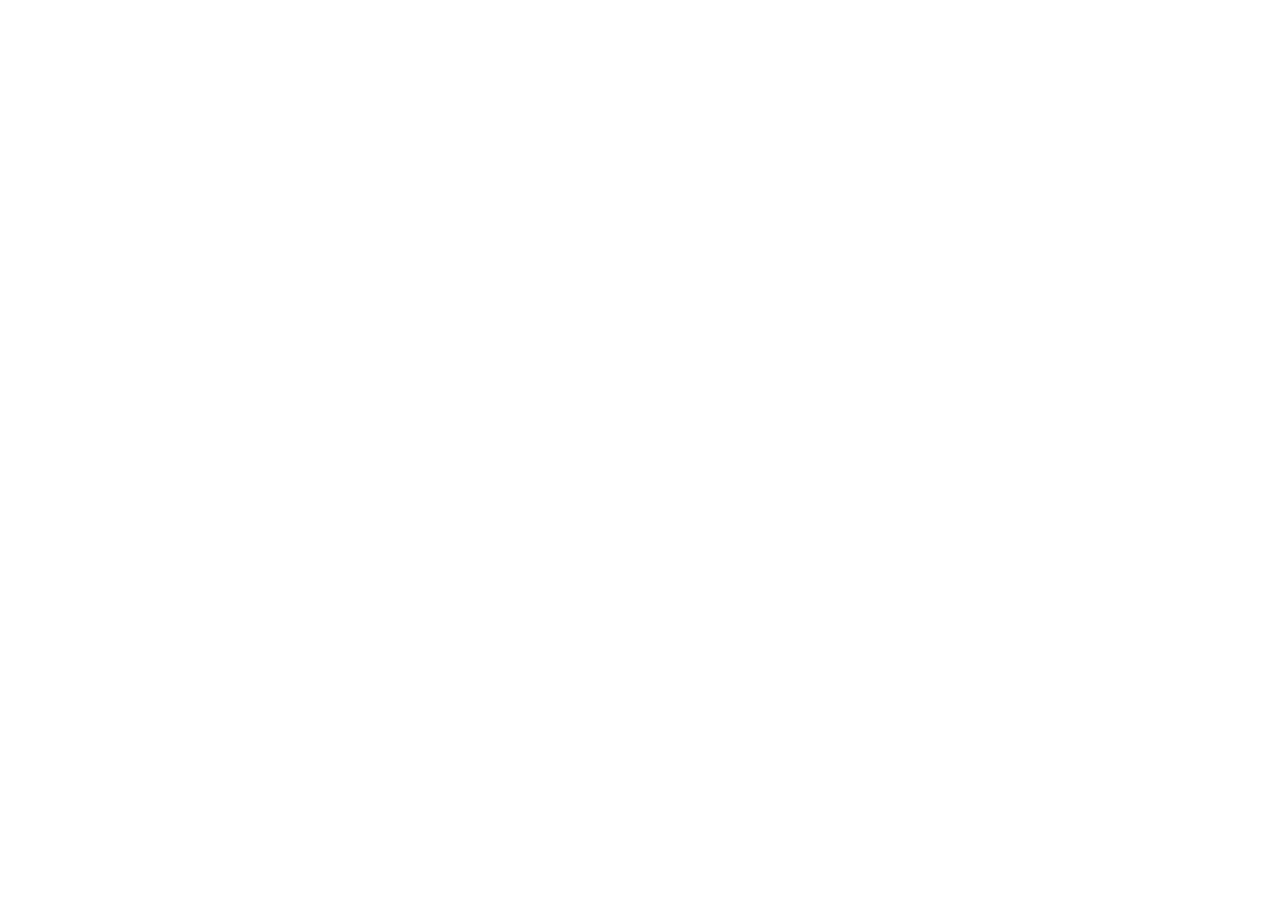
==== commit 6212f2df: "Update OLD" ====
--- a/fa/index.html
+++ b/fa/index.html
@@ -1,473 +1,476 @@
-<!DOCTYPE html>
-<html lang="fa" dir="rtl">
-
-<head>
-    <base href="../">
-    <meta charset="UTF-8">
-    <meta name="viewport" content="width=device-width, initial-scale=1.0">
-    <meta name="google-site-verification" content="6U4g19i2Y-nPGcnRNuCURA6YVUJ9LpwVaszIkUgTkLc" />
-    <meta name="keywords"
-        content="گارد آزادی, آزادی اینترنت, وی پی ان, پروکسی, نرم‌افزار امنیتی, ابزار حریم خصوصی, Freedom Guard, امنیت اینترنت, VPN" />
-    <meta name="description"
-        content="گارد آزادی - راهکار نهایی حریم خصوصی و امنیت شما. دانلود برای ویندوز و لینوکس. مجهز به Freedom Warp، Vibe و Link برای دسترسی نامحدود به اینترنت. | Freedom Guard - Your Ultimate Privacy & Security Solution" />
-    <meta name="author" content="تیم گارد آزادی">
-    <meta name="robots" content="index, follow">
-
-    <!-- Open Graph / Social Media Meta Tags -->
-    <meta property="og:title" content="گارد آزادی - راهکار حریم خصوصی و امنیت | Freedom Guard">
-    <meta property="og:description"
-        content="راهکار نهایی حریم خصوصی و امنیت شما. دانلود برای ویندوز و لینوکس. | Your Ultimate Privacy & Security Solution">
-    <meta property="og:image" content="https://freedom-guard.github.io/../assets/img/ico.png">
-    <meta property="og:url" content="https://freedom-guard.github.io">
-    <meta property="og:type" content="website">
-
-    <!-- Twitter Card Meta Tags -->
-    <meta name="twitter:card" content="summary_large_image">
-    <meta name="twitter:title" content="گارد آزادی | Freedom Guard">
-    <meta name="twitter:description"
-        content="راهکار نهایی حریم خصوصی و امنیت شما | Your Ultimate Privacy & Security Solution">
-    <meta name="twitter:image" content="https://freedom-guard.github.io/../assets/img/ico.png">
-
-    <title>گارد آزادی - راهکار حریم خصوصی و امنیت | Freedom Guard</title>
-    <link rel="stylesheet" href="../assets/style.css">
-    <link rel="icon" href="../assets/img/ico.png">
-    <link rel="preconnect" href="https://fonts.googleapis.com">
-    <link rel="preconnect" href="https://fonts.gstatic.com" crossorigin>
-    <link href="https://fonts.googleapis.com/css2?family=Poppins:wght@400;500;600;700&display=swap" rel="stylesheet">
-    <link
-        href="https://fonts.googleapis.com/css2?family=Vazirmatn:wght@100;200;300;400;500;600;700;800;900&display=swap"
-        rel="stylesheet">
-    <style>
-        * {
-            direction: rtl;
-            text-align: right;
-        }
-    </style>
-</head>
-
-<body>
-    <header class="navbar">
-        <div class="container">
-            <div id="logo">
-                <img src="../assets/img/ico.png" width="30" height="30" alt="لوگوی گارد آزادی">
-                <span class="brand-name">گارد آزادی</span>
-            </div>
-            <nav id="links">
-                <a href="#Features" class="nav-link">ویژگی‌ها</a>
-                <a href="#Download" class="nav-link">دانلود</a>
-                <a href="#Services" class="nav-link">خدمات</a>
-                <a href="#AboutUs" class="nav-link">درباره ما</a>
-                <a href="#ContactUs" class="nav-link">تماس با ما</a>
-            </nav>
-            <div class="nav-buttons">
-                <button class="theme-switch" aria-label="تغییر تم" title="تغییر حالت تاریک">
-                    <svg class="icon sun-icon" viewBox="0 0 24 24">
-                        <path fill="currentColor"
-                            d="M12 7c-2.76 0-5 2.24-5 5s2.24 5 5 5 5-2.24 5-5-2.24-5-5-5zM2 13h2c.55 0 1-.45 1-1s-.45-1-1-1H2c-.55 0-1 .45-1 1s.45 1 1 1zm18 0h2c.55 0 1-.45 1-1s-.45-1-1-1h-2c-.55 0-1 .45-1 1s.45 1 1 1zM11 2v2c0 .55.45 1 1 1s1-.45 1-1V2c0-.55-.45-1-1-1s-1 .45-1 1zm0 18v2c0 .55.45 1 1 1s1-.45 1-1v-2c0-.55-.45-1-1-1s-1 .45-1 1zM5.99 4.58c-.39-.39-1.03-.39-1.41 0-.39.39-.39 1.03 0 1.41l1.06 1.06c.39.39 1.03.39 1.41 0s.39-1.03 0-1.41L5.99 4.58zm12.37 12.37c-.39-.39-1.03-.39-1.41 0-.39.39-.39 1.03 0 1.41l1.06 1.06c.39.39 1.03.39 1.41 0 .39-.39.39-1.03 0-1.41l-1.06-1.06zm1.06-10.96c.39-.39.39-1.03 0-1.41-.39-.39-1.03-.39-1.41 0l-1.06 1.06c-.39.39-.39 1.03 0 1.41s1.03.39 1.41 0l1.06-1.06zM7.05 18.36c.39-.39.39-1.03 0-1.41-.39-.39-1.03-.39-1.41 0l-1.06 1.06c-.39.39-.39 1.03 0 1.41s1.03.39 1.41 0l1.06-1.06z" />
-                    </svg>
-                    <svg class="icon moon-icon" viewBox="0 0 24 24" style="display: none;">
-                        <path fill="currentColor"
-                            d="M12 3c-4.97 0-9 4.03-9 9s4.03 9 9 9 9-4.03 9-9c0-.46-.04-.92-.1-1.36-.98 1.37-2.58 2.26-4.4 2.26-3.03 0-5.5-2.47-5.5-5.5 0-1.82.89-3.42 2.26-4.4-.44-.06-.9-.1-1.36-.1z" />
-                    </svg>
-                </button>
-                <a href="#Download" class="btn btn-outline">شروع کنید</a>
-                <button class="menu-toggle" aria-label="تغییر منو">
-                    <span></span><span></span><span></span>
-                </button>
-            </div>
-        </div>
-    </header>
-
-    <main>
-        <section id="Home" class="hero-section">
-            <div class="container">
-                <div class="hero-content">
-                    <div class="hero-text">
-                        <h1 class="hero-title">
-                            اینترنت بدون محدودیت
-                            <br>
-                            <span class="hero-subtitle">گارد آزادی – فراتر از محدودیت‌ها</span>
-                        </h1>
-
-                        <p class="hero-description">دسترسی نامحدود به اینترنت را با ویژگی‌های امنیتی پیشرفته تجربه کنید.
-                            گارد آزادی با ترکیب فناوری‌های Warp، Vibe و Link حفاظت نهایی از حریم خصوصی شما را فراهم
-                            می‌کند.</p>
-                        <div class="hero-buttons">
-                            <a href="#Download" class="btn btn-primary btn-lg">اکنون دانلود کنید <span
-                                    class="badge">رایگان</span></a>
-                            <a href="#Features" class="btn btn-outline btn-lg">بیشتر بدانید</a>
-                        </div>
-                    </div>
-                    <div class="hero-image-container">
-                        <img src="../assets/img/ico.png" class="hero-image floating" alt="آیکون گارد آزادی">
-                        <div class="hero-stats">
-                            <div class="stat-item">
-                                <span class="stat-number">۳۰هزار+</span>
-                                <span class="stat-label">کاربر</span>
-                            </div>
-                            <div class="stat-item">
-                                <span class="stat-number">۹۰٪</span>
-                                <span class="stat-label">موفقیت</span>
-                            </div>
-                            <div class="stat-item">
-                                <span class="stat-number">۲۴/۷</span>
-                                <span class="stat-label">پشتیبانی</span>
-                            </div>
-                        </div>
-                    </div>
-                </div>
-            </div>
-            <div class="hero-background"></div>
-        </section>
-
-        <section id="Features" class="features-section">
-            <div class="container">
-                <h2 class="section-title">چرا گارد آزادی را انتخاب کنیم؟</h2>
-                <div class="features-grid">
-                    <div class="feature-card">
-                        <div class="feature-icon">🔗</div>
-                        <h3>پشتیبانی از پروتکل‌ها</h3>
-                        <p>سازگار با Trojan، SSH، VMess، VLESS، WireGuard و Warp-Plus.</p>
-                    </div>
-
-                    <div class="feature-card">
-                        <div class="feature-icon">⚡</div>
-                        <h3>پیکربندی خودکار</h3>
-                        <p>به‌راحتی با تنظیم خودکار و پیکربندی هوشمند متصل شوید.</p>
-                    </div>
-
-                    <div class="feature-card">
-                        <div class="feature-icon">🔄</div>
-                        <h3>به‌روزرسانی منظم</h3>
-                        <p>به‌روزرسانی خودکار برای حفظ دسترسی پایدار و امن.</p>
-                    </div>
-
-                    <div class="feature-card">
-                        <div class="feature-icon">💻</div>
-                        <h3>چندسکویی</h3>
-                        <p>پشتیبانی از ویندوز، لینوکس و اندروید با Freedom Warp و بیشتر.</p>
-                    </div>
-                </div>
-            </div>
-        </section>
-
-        <section id="Download" class="download-section">
-            <div class="container">
-                <h2 class="section-title">دانلود گارد آزادی</h2>
-                <p class="section-description">پلتفرم خود را انتخاب کنید و از دسترسی نامحدود به اینترنت لذت ببرید</p>
-                <div class="download-grid">
-                    <div class="download-card">
-                        <div class="card-header">
-                            <div class="platform-icon">
-                                <img src="/assets/img/windows.png" alt="ویندوز" width="44" height="44">
-                            </div>
-                            <div class="platform-info">
-                                <h3>ویندوز</h3>
-                                <span class="badge">x64</span>
-                            </div>
-                        </div>
-                        <div class="card-features">
-                            <h4>ویژگی‌های شامل:</h4>
-                            <ul class="feature-list">
-                                <li>✔️ Freedom Vibe</li>
-                                <li>✔️ Freedom Warp</li>
-                                <li>✔️ Freedom Link</li>
-                                <li>✔️ باز کردن همه سایت‌ها</li>
-                                <li>✔️ تغییر DNS</li>
-                            </ul>
-                        </div>
-                        <div class="card-footer">
-                            <a class="btn btn-primary btn-download"
-                                href="https://github.com/Freedom-Guard/Freedom-Guard/releases/latest/download/freedom-guard-win-x64.exe">
-                                دانلود برای x64
-                                <span class="download-size">152 مگابایت</span>
-                            </a>
-                        </div>
-                    </div>
-
-                    <div class="download-card">
-                        <div class="card-header">
-                            <div class="platform-icon">
-                                <img src="/assets/img/android.png" alt="اندروید" width="44" height="24">
-                            </div>
-                            <div class="platform-info">
-                                <h3>اندروید</h3>
-                                <span class="badge">یونیورسال</span>
-                            </div>
-                        </div>
-                        <div class="card-features">
-                            <h4>ویژگی‌های شامل:</h4>
-                            <ul class="feature-list">
-                                <li>✔️ Freedom Vibe</li>
-                                <li>✔️ Freedom Warp</li>
-                                <li>✔️ Freedom Link</li>
-                                <li>✔️ باز کردن همه سایت‌ها</li>
-                                <li>✖️ تغییر DNS</li>
-                            </ul>
-                        </div>
-                        <div class="card-footer">
-                            <a class="btn btn-primary btn-download"
-                                href="https://github.com/Freedom-Guard/FG_MOBILE/releases/latest/download/app-release.apk">
-                                دانلود برای اندروید
-                                <span class="download-size">100 مگابایت</span>
-                            </a>
-                        </div>
-                    </div>
-                    <div class="download-card">
-                        <div class="card-header">
-                            <div class="platform-icon">
-                                <img src="/assets/img/linux.png" alt="لینوکس" width="44" height="44">
-                            </div>
-                            <div class="platform-info">
-                                <h3>لینوکس</h3>
-                                <span class="badge">x64</span>
-                            </div>
-                        </div>
-                        <div class="card-features">
-                            <h4>ویژگی‌های شامل:</h4>
-                            <ul class="feature-list">
-                                <li>✔️ Freedom Vibe</li>
-                                <li>✔️ Freedom Warp</li>
-                                <li>✔️ Freedom Link</li>
-                                <li>✔️ باز کردن همه سایت‌ها</li>
-                                <li>✔️ تغییر DNS</li>
-                            </ul>
-                        </div>
-                        <div class="card-footer">
-                            <a class="btn btn-primary btn-download"
-                                href="https://github.com/Freedom-Guard/Freedom-Guard/releases/latest/download/freedom-guard-linux-amd64.deb">
-                                دانلود برای x64
-                                <span class="download-size">142 مگابایت</span>
-                            </a>
-                        </div>
-                    </div>
-                    <div class="download-card">
-                        <div class="card-header">
-                            <div class="platform-icon">
-                                <img src="/assets/img/mac.png" alt="مک" width="35" height="35"
-                                    style="border-radius: 8px;">
-                            </div>
-                            <div class="platform-info">
-                                <h3>macOS</h3>
-                                <span class="badge">x64</span>
-                                <span class="badge">arm64</span>
-                            </div>
-                        </div>
-                        <div class="card-features">
-                            <h4>ویژگی‌های شامل:</h4>
-                            <ul class="feature-list">
-                                <li>✔️ Freedom Vibe</li>
-                                <li>✔️ Freedom Warp</li>
-                                <li>✔️ Freedom Link</li>
-                                <li>✔️ باز کردن همه سایت‌ها</li>
-                                <li>✔️ تغییر DNS</li>
-                            </ul>
-                        </div>
-                        <div class="card-footer">
-                            <a class="btn btn-primary btn-download"
-                                href="https://github.com/Freedom-Guard/Freedom-Guard/releases/latest/download/freedom-guard-mac-x64.dmg">
-                                دانلود برای x64
-                                <span class="download-size">157 مگابایت</span>
-                            </a>
-                            <a class="btn btn-primary btn-download" style="margin-top: 10px;"
-                                href="https://github.com/Freedom-Guard/Freedom-Guard/releases/latest/download/freedom-guard-mac-arm64.dmg">
-                                دانلود برای arm64
-                                <span class="download-size">169 مگابایت</span>
-                            </a>
-                        </div>
-                    </div>
-                </div>
-            </div>
-        </section>
-
-        <section id="Services" class="services-section">
-            <div class="container">
-                <h2 class="section-title">خدمات ما</h2>
-                <p class="section-description">راهکارهای جامع برای آزادی دیجیتال شما</p>
-                <div class="services-grid">
-                    <div class="service-card">
-                        <div class="service-icon">
-                            <svg class="icon" viewBox="0 0 24 24">
-                                <path fill="currentColor" d="M13 3L4 9v12h16V9l-9-6zm0 2.7L18 10v8H6v-8l5-4.3z" />
-                            </svg>
-                        </div>
-                        <div class="service-content">
-                            <h3>Freedom Link</h3>
-                            <p>دسترسی آزاد به اینترنت را با اشتراک‌گذاری تنظیمات اهدایی کاربران فراهم می‌کند و اتصال
-                                بی‌وقفه را برای همه ممکن می‌سازد.</p>
-                            <ul class="service-features">
-                                <li><span class="feature-check">✓</span> تنظیمات مشترک کاربران</li>
-                                <li><span class="feature-check">✓</span> راه‌اندازی خودکار</li>
-                                <li><span class="feature-check">✓</span> مدیریت بهینه پروتکل</li>
-                            </ul>
-                        </div>
-                    </div>
-
-                    <div class="service-card">
-                        <div class="service-icon">
-                            <img src="/assets/img/warp.webp" alt="آیکون Freedom Warp" loading="lazy" width="44"
-                                height="44">
-                        </div>
-                        <div class="service-content">
-                            <h3>Freedom Warp</h3>
-                            <p>عملکرد پرسرعت و پایدار را با فناوری Warp ارائه می‌دهد و تأخیر کم، مصرف بهینه داده و پهنای
-                                باند نامحدود را تضمین می‌کند.</p>
-                            <ul class="service-features">
-                                <li><span class="feature-check">✓</span> سرعت فوق‌العاده</li>
-                                <li><span class="feature-check">✓</span> پهنای باند نامحدود</li>
-                                <li><span class="feature-check">✓</span> مصرف کم انرژی و داده</li>
-                            </ul>
-                        </div>
-                    </div>
-
-                    <div class="service-card">
-                        <div class="service-icon">
-                            <img src="/assets/img/vibe.png" alt="آیکون Freedom Vibe" loading="lazy" width="44"
-                                height="44">
-                        </div>
-                        <div class="service-content">
-                            <h3>Freedom Vibe</h3>
-                            <p>تجربه‌ای منحصربه‌فرد از مرور با ویژگی‌های پیشرفته و رابط کاربری بصری ارائه می‌دهد.</p>
-                            <ul class="service-features">
-                                <li><span class="feature-check">✓</span> مسیریابی هوشمند</li>
-                                <li><span class="feature-check">✓</span> گزینه‌های DNS سفارشی</li>
-                                <li><span class="feature-check">✓</span> بهینه‌سازی ترافیک</li>
-                            </ul>
-                        </div>
-                    </div>
-                </div>
-            </div>
-        </section>
-
-        <section id="screenshots" class="screenshots-section">
-            <div class="container">
-                <h2 class="section-title">تصویر</h2>
-                <div class="screenshots-grid">
-                    <div class="screenshot-card">
-                        <img src="/assets/img/img-fg.png" alt="تصویر 1" loading="lazy">
-                    </div>
-                    <div class="screenshot-card">
-                        <img src="/assets/img/img-fg-2.png" alt="تصویر 2" loading="lazy">
-                    </div>
-                    <div class="screenshot-card">
-                        <img src="/assets/img/img-fg-3.png" alt="تصویر 3" loading="lazy">
-                    </div>
-                </div>
-            </div>
-        </section>
-
-        <section id="AboutUs" class="about-section">
-            <div class="container">
-                <div class="about-content">
-                    <div class="about-text">
-                        <h2 class="section-title">گارد آزادی چیست؟</h2>
-                        <p>گارد آزادی چیزی فراتر از یک نرم‌افزار است - دروازه شما به دسترسی نامحدود به اینترنت. این
-                            نرم‌افزار که بر پایه فناوری‌های قدرتمندی مانند Warp Plus ساخته شده است، راهکاری جامع برای
-                            دور زدن سانسور اینترنت و حفظ حریم خصوصی و امنیت شما ارائه می‌دهد.</p>
-                        <p>مأموریت ما فراهم کردن دسترسی رایگان و امن به اینترنت برای همه، در همه جا است.</p>
-                        <div class="about-features">
-                            <div class="about-feature">
-                                <span class="feature-icon">🔐</span>
-                                <span>اولویت حریم خصوصی</span>
-                            </div>
-                            <div class="about-feature">
-                                <span class="feature-icon">🚀</span>
-                                <span>سرعت بالا</span>
-                            </div>
-                            <div class="about-feature">
-                                <span class="feature-icon">💻</span>
-                                <span>استفاده آسان</span>
-                            </div>
-                        </div>
-                        <div class="cta-group">
-                            <a class="btn btn-primary" href="https://github.com/Freedom-Guard/Freedom-Guard">
-                                <svg class="icon" viewBox="0 0 24 24">
-                                    <path fill="currentColor"
-                                        d="M12 0c-6.626 0-12 5.373-12 12 0 5.302 3.438 9.8 8.207 11.387.599.111.793-.261.793-.577v-2.234c-3.338.726-4.033-1.416-4.033-1.416-.546-1.387-1.333-1.756-1.333-1.756-1.089-.745.083-.729.083-.729 1.205.084 1.839 1.237 1.839 1.237 1.07 1.834 2.807 1.304 3.492.997.107-.775.418-1.305.762-1.604-2.665-.305-5.467-1.334-5.467-5.931 0-1.311.469-2.381 1.236-3.221-.124-.303-.535-1.524.117-3.176 0 0 1.008-.322 3.301 1.23.957-.266 1.983-.399 3.003-.404 1.02.005 2.047.138 3.006.404 2.291-1.552 3.297-1.23 3.297-1.23.653 1.653.242 2.874.118 3.176.77.84 1.235 1.911 1.235 3.221 0 4.609-2.807 5.624-5.479 5.921.43.372.823 1.102.823 2.222v3.293c0 .319.192.694.801.576 4.765-1.589 8.199-6.086 8.199-11.386 0-6.627-5.373-12-12-12z" />
-                                </svg>
-                                مشاهده در GitHub
-                            </a>
-                        </div>
-                    </div>
-                </div>
-            </div>
-        </section>
-
-        <section id="ContactUs" class="contact-section">
-            <div class="container">
-                <h2 class="section-title">با ما در ارتباط باشید</h2>
-                <p class="section-description">به جامعه ما بپیوندید و به‌روز بمانید</p>
-                <div class="contact-content">
-                    <div class="social-links">
-                        <a class="btn btn-social" href="https://github.com/Freedom-Guard/Freedom-Guard" title="GitHub">
-                            <svg class="icon" viewBox="0 0 24 24">
-                                <path fill="currentColor"
-                                    d="M12 0c-6.626 0-12 5.373-12 12 0 5.302 3.438 9.8 8.207 11.387.599.111.793-.261.793-.577v-2.234c-3.338.726-4.033-1.416-4.033-1.416-.546-1.387-1.333-1.756-1.333-1.756-1.089-.745.083-.729.083-.729 1.205.084 1.839 1.237 1.839 1.237 1.07 1.834 2.807 1.304 3.492.997.107-.775.418-1.305.762-1.604-2.665-.305-5.467-1.334-5.467-5.931 0-1.311.469-2.381 1.236-3.221-.124-.303-.535-1.524.117-3.176 0 0 1.008-.322 3.301 1.23.957-.266 1.983-.399 3.003-.404 1.02.005 2.047.138 3.006.404 2.291-1.552 3.297-1.23 3.297-1.23.653 1.653.242 2.874.118 3.176.77.84 1.235 1.911 1.235 3.221 0 4.609-2.807 5.624-5.479 5.921.43.372.823 1.102.823 2.222v3.293c0 .319.192.694.801.576 4.765-1.589 8.199-6.086 8.199-11.386 0-6.627-5.373-12-12-12z" />
-                            </svg>
-                            <span>GitHub</span>
-                        </a>
-                        <a class="btn btn-social" href="https://x.com/Freedom_Guard_N" title="ایکس (توییتر)">
-                            <svg class="icon" viewBox="0 0 24 24">
-                                <path fill="currentColor"
-                                    d="M18.244 2.25h3.308l-7.227 8.26 8.502 11.24H16.17l-5.214-6.817L4.99 21.75H1.68l7.73-8.835L1.254 2.25H8.08l4.713 6.231zm-1.161 17.52h1.833L7.084 4.126H5.117z" />
-                            </svg>
-                            <span>توییتر</span>
-                        </a>
-                        <a class="btn btn-social" href="https://youtube.com/@Freedom_Guard_Net" title="یوتیوب">
-                            <svg class="icon" viewBox="0 0 24 24">
-                                <path fill="currentColor"
-                                    d="M23.498 6.186a3.016 3.016 0 0 0-2.122-2.136C19.505 3.545 12 3.545 12 3.545s-7.505 0-9.377.505A3.017 3.017 0 0 0 .502 6.186C0 8.07 0 12 0 12s0 3.93.502 5.814a3.016 3.016 0 0 0 2.122 2.136c1.871.505 9.376.505 9.376.505s7.505 0 9.377-.505a3.015 3.015 0 0 0 2.122-2.136C24 15.93 24 12 24 12s0-3.93-.502-5.814zM9.545 15.568V8.432L15.818 12l-6.273 3.568z" />
-                            </svg>
-                            <span>یوتیوب</span>
-                        </a>
-                        <a class="btn btn-social" href="https://t.me/Freedom_Guard_Net" title="تلگرام">
-                            <svg class="icon" viewBox="0 0 24 24">
-                                <path fill="currentColor"
-                                    d="M11.944 0A12 12 0 0 0 0 12a12 12 0 0 0 12 12 12 12 0 0 0 12-12A12 12 0 0 0 12 0a12 12 0 0 0-.056 0zm4.962 7.224c.1-.002.321.023.321.023.465.14a.506.506 0 0 1 .171.325c.016.093.036.306.02.472-.18 1.898-.962 6.502-1.36 8.627-.168.9-.499 1.201-.82 1.23-.696.065-1.225-.46-1.9-.902-1.056-.693-1.653-1.124-2.678-1.8-1.185-.78-.417-1.21.258-1.91.177-.184 3.247-2.977 3.307-3.23.007-.032.014-.15-.056-.212s-.174-.041-.249-.024c-.106.024-1.793 1.14-5.061 3.345-.48.33-.913.49-1.302.48-.428-.008-1.252-.241-1.865-.44-.752-.245-1.349-.374-1.297-.789.027-.216.325-.437.893-.663 3.498-1.524 5.83-2.529 6.998-3.014 3.332-1.386 4.025-1.627 4.476-1.635z" />
-                            </svg>
-                            <span>تلگرام</span>
-                        </a>
-                    </div>
-                </div>
-            </div>
-        </section>
-
-        <section id="Privacy" class="privacy-section" style="text-align: center;margin-bottom: 20px;">
-            <div class="container" style="display: flex; justify-content: center; gap: 20px;flex-wrap: wrap;">
-                <a href="./privacy-terms.html" class="btn btn-primary">سیاست حریم خصوصی و شرایط استفاده</a>
-                <a href="https://filtershekan.sbs/Freedom_Guard/" class="btn btn-primary">مستندات (فارسی)</a>
-                <a href="https://filtershekan.sbs/FG_MOBILE/" class="btn btn-primary">مستندات موبایل (فارسی)</a>
-                <a href="../" class="btn btn-primary" title="بازدید از نسخه انگلیسی وب‌سایت">بازدید از وب‌سایت به
-                    انگلیسی</a>
-            </div>
-        </section>
-    </main>
-
-    <footer class="footer">
-        <div class="container">
-            <div class="footer-content">
-                <div class="footer-brand">
-                    <img src="../assets/img/ico.png" width="24" height="24" alt="لوگوی گارد آزادی">
-                    <span>گارد آزادی</span>
-                </div>
-                <p class="footer-copyright">© ۱۴۰۴ گارد آزادی. تمامی حقوق محفوظ است.</p>
-                <div class="footer-links">
-                    <a href="#Features">ویژگی‌ها</a>
-                    <a href="#Download">دانلود</a>
-                    <a href="#Services">خدمات</a>
-                    <a href="./privacy-terms.html">حریم خصوصی</a>
-                </div>
-            </div>
-        </div>
-    </footer>
-
-    <button class="scroll-to-top" aria-label="بالا بردن صفحه">
-        <svg class="icon" viewBox="0 0 24 24">
-            <path fill="currentColor" d="M7.41 15.41L12 10.83l4.59 4.58L18 14l-6-6-6 6z" />
-        </svg>
-    </button>
-
-    <script src="/assets/script.js"></script>
-</body>
-
+<!DOCTYPE html>
+<html lang="fa" dir="rtl">
+
+<head>
+    <base href="../">
+    <meta charset="UTF-8">
+    <meta name="viewport" content="width=device-width, initial-scale=1.0">
+    <meta name="google-site-verification" content="6U4g19i2Y-nPGcnRNuCURA6YVUJ9LpwVaszIkUgTkLc" />
+    <meta name="keywords"
+        content="گارد آزادی, آزادی اینترنت, وی پی ان, پروکسی, نرم‌افزار امنیتی, ابزار حریم خصوصی, Freedom Guard, امنیت اینترنت, VPN" />
+    <meta name="description"
+        content="گارد آزادی - راهکار نهایی حریم خصوصی و امنیت شما. دانلود برای ویندوز و لینوکس. مجهز به Freedom Warp، Vibe و Link برای دسترسی نامحدود به اینترنت. | Freedom Guard - Your Ultimate Privacy & Security Solution" />
+    <meta name="author" content="تیم گارد آزادی">
+    <meta name="robots" content="index, follow">
+    <meta http-equiv="refresh" content="0; url=https://freedom-guard.github.io/fa" />
+    <script>
+        window.location.href = "https://freedom-guard.github.io/fa";
+    </script>
+    <!-- Open Graph / Social Media Meta Tags -->
+    <meta property="og:title" content="گارد آزادی - راهکار حریم خصوصی و امنیت | Freedom Guard">
+    <meta property="og:description"
+        content="راهکار نهایی حریم خصوصی و امنیت شما. دانلود برای ویندوز و لینوکس. | Your Ultimate Privacy & Security Solution">
+    <meta property="og:image" content="https://freedom-guard.github.io/../assets/img/ico.png">
+    <meta property="og:url" content="https://freedom-guard.github.io">
+    <meta property="og:type" content="website">
+
+    <!-- Twitter Card Meta Tags -->
+    <meta name="twitter:card" content="summary_large_image">
+    <meta name="twitter:title" content="گارد آزادی | Freedom Guard">
+    <meta name="twitter:description"
+        content="راهکار نهایی حریم خصوصی و امنیت شما | Your Ultimate Privacy & Security Solution">
+    <meta name="twitter:image" content="https://freedom-guard.github.io/../assets/img/ico.png">
+
+    <title>گارد آزادی - راهکار حریم خصوصی و امنیت | Freedom Guard</title>
+    <link rel="stylesheet" href="../assets/style.css">
+    <link rel="icon" href="../assets/img/ico.png">
+    <link rel="preconnect" href="https://fonts.googleapis.com">
+    <link rel="preconnect" href="https://fonts.gstatic.com" crossorigin>
+    <link href="https://fonts.googleapis.com/css2?family=Poppins:wght@400;500;600;700&display=swap" rel="stylesheet">
+    <link
+        href="https://fonts.googleapis.com/css2?family=Vazirmatn:wght@100;200;300;400;500;600;700;800;900&display=swap"
+        rel="stylesheet">
+    <style>
+        * {
+            direction: rtl;
+            text-align: right;
+        }
+    </style>
+</head>
+
+<body>
+    <header class="navbar">
+        <div class="container">
+            <div id="logo">
+                <img src="../assets/img/ico.png" width="30" height="30" alt="لوگوی گارد آزادی">
+                <span class="brand-name">گارد آزادی</span>
+            </div>
+            <nav id="links">
+                <a href="#Features" class="nav-link">ویژگی‌ها</a>
+                <a href="#Download" class="nav-link">دانلود</a>
+                <a href="#Services" class="nav-link">خدمات</a>
+                <a href="#AboutUs" class="nav-link">درباره ما</a>
+                <a href="#ContactUs" class="nav-link">تماس با ما</a>
+            </nav>
+            <div class="nav-buttons">
+                <button class="theme-switch" aria-label="تغییر تم" title="تغییر حالت تاریک">
+                    <svg class="icon sun-icon" viewBox="0 0 24 24">
+                        <path fill="currentColor"
+                            d="M12 7c-2.76 0-5 2.24-5 5s2.24 5 5 5 5-2.24 5-5-2.24-5-5-5zM2 13h2c.55 0 1-.45 1-1s-.45-1-1-1H2c-.55 0-1 .45-1 1s.45 1 1 1zm18 0h2c.55 0 1-.45 1-1s-.45-1-1-1h-2c-.55 0-1 .45-1 1s.45 1 1 1zM11 2v2c0 .55.45 1 1 1s1-.45 1-1V2c0-.55-.45-1-1-1s-1 .45-1 1zm0 18v2c0 .55.45 1 1 1s1-.45 1-1v-2c0-.55-.45-1-1-1s-1 .45-1 1zM5.99 4.58c-.39-.39-1.03-.39-1.41 0-.39.39-.39 1.03 0 1.41l1.06 1.06c.39.39 1.03.39 1.41 0s.39-1.03 0-1.41L5.99 4.58zm12.37 12.37c-.39-.39-1.03-.39-1.41 0-.39.39-.39 1.03 0 1.41l1.06 1.06c.39.39 1.03.39 1.41 0 .39-.39.39-1.03 0-1.41l-1.06-1.06zm1.06-10.96c.39-.39.39-1.03 0-1.41-.39-.39-1.03-.39-1.41 0l-1.06 1.06c-.39.39-.39 1.03 0 1.41s1.03.39 1.41 0l1.06-1.06zM7.05 18.36c.39-.39.39-1.03 0-1.41-.39-.39-1.03-.39-1.41 0l-1.06 1.06c-.39.39-.39 1.03 0 1.41s1.03.39 1.41 0l1.06-1.06z" />
+                    </svg>
+                    <svg class="icon moon-icon" viewBox="0 0 24 24" style="display: none;">
+                        <path fill="currentColor"
+                            d="M12 3c-4.97 0-9 4.03-9 9s4.03 9 9 9 9-4.03 9-9c0-.46-.04-.92-.1-1.36-.98 1.37-2.58 2.26-4.4 2.26-3.03 0-5.5-2.47-5.5-5.5 0-1.82.89-3.42 2.26-4.4-.44-.06-.9-.1-1.36-.1z" />
+                    </svg>
+                </button>
+                <a href="#Download" class="btn btn-outline">شروع کنید</a>
+                <button class="menu-toggle" aria-label="تغییر منو">
+                    <span></span><span></span><span></span>
+                </button>
+            </div>
+        </div>
+    </header>
+
+    <main>
+        <section id="Home" class="hero-section">
+            <div class="container">
+                <div class="hero-content">
+                    <div class="hero-text">
+                        <h1 class="hero-title">
+                            اینترنت بدون محدودیت
+                            <br>
+                            <span class="hero-subtitle">گارد آزادی – فراتر از محدودیت‌ها</span>
+                        </h1>
+
+                        <p class="hero-description">دسترسی نامحدود به اینترنت را با ویژگی‌های امنیتی پیشرفته تجربه کنید.
+                            گارد آزادی با ترکیب فناوری‌های Warp، Vibe و Link حفاظت نهایی از حریم خصوصی شما را فراهم
+                            می‌کند.</p>
+                        <div class="hero-buttons">
+                            <a href="#Download" class="btn btn-primary btn-lg">اکنون دانلود کنید <span
+                                    class="badge">رایگان</span></a>
+                            <a href="#Features" class="btn btn-outline btn-lg">بیشتر بدانید</a>
+                        </div>
+                    </div>
+                    <div class="hero-image-container">
+                        <img src="../assets/img/ico.png" class="hero-image floating" alt="آیکون گارد آزادی">
+                        <div class="hero-stats">
+                            <div class="stat-item">
+                                <span class="stat-number">۳۰هزار+</span>
+                                <span class="stat-label">کاربر</span>
+                            </div>
+                            <div class="stat-item">
+                                <span class="stat-number">۹۰٪</span>
+                                <span class="stat-label">موفقیت</span>
+                            </div>
+                            <div class="stat-item">
+                                <span class="stat-number">۲۴/۷</span>
+                                <span class="stat-label">پشتیبانی</span>
+                            </div>
+                        </div>
+                    </div>
+                </div>
+            </div>
+            <div class="hero-background"></div>
+        </section>
+
+        <section id="Features" class="features-section">
+            <div class="container">
+                <h2 class="section-title">چرا گارد آزادی را انتخاب کنیم؟</h2>
+                <div class="features-grid">
+                    <div class="feature-card">
+                        <div class="feature-icon">🔗</div>
+                        <h3>پشتیبانی از پروتکل‌ها</h3>
+                        <p>سازگار با Trojan، SSH، VMess، VLESS، WireGuard و Warp-Plus.</p>
+                    </div>
+
+                    <div class="feature-card">
+                        <div class="feature-icon">⚡</div>
+                        <h3>پیکربندی خودکار</h3>
+                        <p>به‌راحتی با تنظیم خودکار و پیکربندی هوشمند متصل شوید.</p>
+                    </div>
+
+                    <div class="feature-card">
+                        <div class="feature-icon">🔄</div>
+                        <h3>به‌روزرسانی منظم</h3>
+                        <p>به‌روزرسانی خودکار برای حفظ دسترسی پایدار و امن.</p>
+                    </div>
+
+                    <div class="feature-card">
+                        <div class="feature-icon">💻</div>
+                        <h3>چندسکویی</h3>
+                        <p>پشتیبانی از ویندوز، لینوکس و اندروید با Freedom Warp و بیشتر.</p>
+                    </div>
+                </div>
+            </div>
+        </section>
+
+        <section id="Download" class="download-section">
+            <div class="container">
+                <h2 class="section-title">دانلود گارد آزادی</h2>
+                <p class="section-description">پلتفرم خود را انتخاب کنید و از دسترسی نامحدود به اینترنت لذت ببرید</p>
+                <div class="download-grid">
+                    <div class="download-card">
+                        <div class="card-header">
+                            <div class="platform-icon">
+                                <img src="/assets/img/windows.png" alt="ویندوز" width="44" height="44">
+                            </div>
+                            <div class="platform-info">
+                                <h3>ویندوز</h3>
+                                <span class="badge">x64</span>
+                            </div>
+                        </div>
+                        <div class="card-features">
+                            <h4>ویژگی‌های شامل:</h4>
+                            <ul class="feature-list">
+                                <li>✔️ Freedom Vibe</li>
+                                <li>✔️ Freedom Warp</li>
+                                <li>✔️ Freedom Link</li>
+                                <li>✔️ باز کردن همه سایت‌ها</li>
+                                <li>✔️ تغییر DNS</li>
+                            </ul>
+                        </div>
+                        <div class="card-footer">
+                            <a class="btn btn-primary btn-download"
+                                href="https://github.com/Freedom-Guard/Freedom-Guard/releases/latest/download/freedom-guard-win-x64.exe">
+                                دانلود برای x64
+                                <span class="download-size">152 مگابایت</span>
+                            </a>
+                        </div>
+                    </div>
+
+                    <div class="download-card">
+                        <div class="card-header">
+                            <div class="platform-icon">
+                                <img src="/assets/img/android.png" alt="اندروید" width="44" height="24">
+                            </div>
+                            <div class="platform-info">
+                                <h3>اندروید</h3>
+                                <span class="badge">یونیورسال</span>
+                            </div>
+                        </div>
+                        <div class="card-features">
+                            <h4>ویژگی‌های شامل:</h4>
+                            <ul class="feature-list">
+                                <li>✔️ Freedom Vibe</li>
+                                <li>✔️ Freedom Warp</li>
+                                <li>✔️ Freedom Link</li>
+                                <li>✔️ باز کردن همه سایت‌ها</li>
+                                <li>✖️ تغییر DNS</li>
+                            </ul>
+                        </div>
+                        <div class="card-footer">
+                            <a class="btn btn-primary btn-download"
+                                href="https://github.com/Freedom-Guard/FG_MOBILE/releases/latest/download/app-release.apk">
+                                دانلود برای اندروید
+                                <span class="download-size">100 مگابایت</span>
+                            </a>
+                        </div>
+                    </div>
+                    <div class="download-card">
+                        <div class="card-header">
+                            <div class="platform-icon">
+                                <img src="/assets/img/linux.png" alt="لینوکس" width="44" height="44">
+                            </div>
+                            <div class="platform-info">
+                                <h3>لینوکس</h3>
+                                <span class="badge">x64</span>
+                            </div>
+                        </div>
+                        <div class="card-features">
+                            <h4>ویژگی‌های شامل:</h4>
+                            <ul class="feature-list">
+                                <li>✔️ Freedom Vibe</li>
+                                <li>✔️ Freedom Warp</li>
+                                <li>✔️ Freedom Link</li>
+                                <li>✔️ باز کردن همه سایت‌ها</li>
+                                <li>✔️ تغییر DNS</li>
+                            </ul>
+                        </div>
+                        <div class="card-footer">
+                            <a class="btn btn-primary btn-download"
+                                href="https://github.com/Freedom-Guard/Freedom-Guard/releases/latest/download/freedom-guard-linux-amd64.deb">
+                                دانلود برای x64
+                                <span class="download-size">142 مگابایت</span>
+                            </a>
+                        </div>
+                    </div>
+                    <div class="download-card">
+                        <div class="card-header">
+                            <div class="platform-icon">
+                                <img src="/assets/img/mac.png" alt="مک" width="35" height="35"
+                                    style="border-radius: 8px;">
+                            </div>
+                            <div class="platform-info">
+                                <h3>macOS</h3>
+                                <span class="badge">x64</span>
+                                <span class="badge">arm64</span>
+                            </div>
+                        </div>
+                        <div class="card-features">
+                            <h4>ویژگی‌های شامل:</h4>
+                            <ul class="feature-list">
+                                <li>✔️ Freedom Vibe</li>
+                                <li>✔️ Freedom Warp</li>
+                                <li>✔️ Freedom Link</li>
+                                <li>✔️ باز کردن همه سایت‌ها</li>
+                                <li>✔️ تغییر DNS</li>
+                            </ul>
+                        </div>
+                        <div class="card-footer">
+                            <a class="btn btn-primary btn-download"
+                                href="https://github.com/Freedom-Guard/Freedom-Guard/releases/latest/download/freedom-guard-mac-x64.dmg">
+                                دانلود برای x64
+                                <span class="download-size">157 مگابایت</span>
+                            </a>
+                            <a class="btn btn-primary btn-download" style="margin-top: 10px;"
+                                href="https://github.com/Freedom-Guard/Freedom-Guard/releases/latest/download/freedom-guard-mac-arm64.dmg">
+                                دانلود برای arm64
+                                <span class="download-size">169 مگابایت</span>
+                            </a>
+                        </div>
+                    </div>
+                </div>
+            </div>
+        </section>
+
+        <section id="Services" class="services-section">
+            <div class="container">
+                <h2 class="section-title">خدمات ما</h2>
+                <p class="section-description">راهکارهای جامع برای آزادی دیجیتال شما</p>
+                <div class="services-grid">
+                    <div class="service-card">
+                        <div class="service-icon">
+                            <svg class="icon" viewBox="0 0 24 24">
+                                <path fill="currentColor" d="M13 3L4 9v12h16V9l-9-6zm0 2.7L18 10v8H6v-8l5-4.3z" />
+                            </svg>
+                        </div>
+                        <div class="service-content">
+                            <h3>Freedom Link</h3>
+                            <p>دسترسی آزاد به اینترنت را با اشتراک‌گذاری تنظیمات اهدایی کاربران فراهم می‌کند و اتصال
+                                بی‌وقفه را برای همه ممکن می‌سازد.</p>
+                            <ul class="service-features">
+                                <li><span class="feature-check">✓</span> تنظیمات مشترک کاربران</li>
+                                <li><span class="feature-check">✓</span> راه‌اندازی خودکار</li>
+                                <li><span class="feature-check">✓</span> مدیریت بهینه پروتکل</li>
+                            </ul>
+                        </div>
+                    </div>
+
+                    <div class="service-card">
+                        <div class="service-icon">
+                            <img src="/assets/img/warp.webp" alt="آیکون Freedom Warp" loading="lazy" width="44"
+                                height="44">
+                        </div>
+                        <div class="service-content">
+                            <h3>Freedom Warp</h3>
+                            <p>عملکرد پرسرعت و پایدار را با فناوری Warp ارائه می‌دهد و تأخیر کم، مصرف بهینه داده و پهنای
+                                باند نامحدود را تضمین می‌کند.</p>
+                            <ul class="service-features">
+                                <li><span class="feature-check">✓</span> سرعت فوق‌العاده</li>
+                                <li><span class="feature-check">✓</span> پهنای باند نامحدود</li>
+                                <li><span class="feature-check">✓</span> مصرف کم انرژی و داده</li>
+                            </ul>
+                        </div>
+                    </div>
+
+                    <div class="service-card">
+                        <div class="service-icon">
+                            <img src="/assets/img/vibe.png" alt="آیکون Freedom Vibe" loading="lazy" width="44"
+                                height="44">
+                        </div>
+                        <div class="service-content">
+                            <h3>Freedom Vibe</h3>
+                            <p>تجربه‌ای منحصربه‌فرد از مرور با ویژگی‌های پیشرفته و رابط کاربری بصری ارائه می‌دهد.</p>
+                            <ul class="service-features">
+                                <li><span class="feature-check">✓</span> مسیریابی هوشمند</li>
+                                <li><span class="feature-check">✓</span> گزینه‌های DNS سفارشی</li>
+                                <li><span class="feature-check">✓</span> بهینه‌سازی ترافیک</li>
+                            </ul>
+                        </div>
+                    </div>
+                </div>
+            </div>
+        </section>
+
+        <section id="screenshots" class="screenshots-section">
+            <div class="container">
+                <h2 class="section-title">تصویر</h2>
+                <div class="screenshots-grid">
+                    <div class="screenshot-card">
+                        <img src="/assets/img/img-fg.png" alt="تصویر 1" loading="lazy">
+                    </div>
+                    <div class="screenshot-card">
+                        <img src="/assets/img/img-fg-2.png" alt="تصویر 2" loading="lazy">
+                    </div>
+                    <div class="screenshot-card">
+                        <img src="/assets/img/img-fg-3.png" alt="تصویر 3" loading="lazy">
+                    </div>
+                </div>
+            </div>
+        </section>
+
+        <section id="AboutUs" class="about-section">
+            <div class="container">
+                <div class="about-content">
+                    <div class="about-text">
+                        <h2 class="section-title">گارد آزادی چیست؟</h2>
+                        <p>گارد آزادی چیزی فراتر از یک نرم‌افزار است - دروازه شما به دسترسی نامحدود به اینترنت. این
+                            نرم‌افزار که بر پایه فناوری‌های قدرتمندی مانند Warp Plus ساخته شده است، راهکاری جامع برای
+                            دور زدن سانسور اینترنت و حفظ حریم خصوصی و امنیت شما ارائه می‌دهد.</p>
+                        <p>مأموریت ما فراهم کردن دسترسی رایگان و امن به اینترنت برای همه، در همه جا است.</p>
+                        <div class="about-features">
+                            <div class="about-feature">
+                                <span class="feature-icon">🔐</span>
+                                <span>اولویت حریم خصوصی</span>
+                            </div>
+                            <div class="about-feature">
+                                <span class="feature-icon">🚀</span>
+                                <span>سرعت بالا</span>
+                            </div>
+                            <div class="about-feature">
+                                <span class="feature-icon">💻</span>
+                                <span>استفاده آسان</span>
+                            </div>
+                        </div>
+                        <div class="cta-group">
+                            <a class="btn btn-primary" href="https://github.com/Freedom-Guard/Freedom-Guard">
+                                <svg class="icon" viewBox="0 0 24 24">
+                                    <path fill="currentColor"
+                                        d="M12 0c-6.626 0-12 5.373-12 12 0 5.302 3.438 9.8 8.207 11.387.599.111.793-.261.793-.577v-2.234c-3.338.726-4.033-1.416-4.033-1.416-.546-1.387-1.333-1.756-1.333-1.756-1.089-.745.083-.729.083-.729 1.205.084 1.839 1.237 1.839 1.237 1.07 1.834 2.807 1.304 3.492.997.107-.775.418-1.305.762-1.604-2.665-.305-5.467-1.334-5.467-5.931 0-1.311.469-2.381 1.236-3.221-.124-.303-.535-1.524.117-3.176 0 0 1.008-.322 3.301 1.23.957-.266 1.983-.399 3.003-.404 1.02.005 2.047.138 3.006.404 2.291-1.552 3.297-1.23 3.297-1.23.653 1.653.242 2.874.118 3.176.77.84 1.235 1.911 1.235 3.221 0 4.609-2.807 5.624-5.479 5.921.43.372.823 1.102.823 2.222v3.293c0 .319.192.694.801.576 4.765-1.589 8.199-6.086 8.199-11.386 0-6.627-5.373-12-12-12z" />
+                                </svg>
+                                مشاهده در GitHub
+                            </a>
+                        </div>
+                    </div>
+                </div>
+            </div>
+        </section>
+
+        <section id="ContactUs" class="contact-section">
+            <div class="container">
+                <h2 class="section-title">با ما در ارتباط باشید</h2>
+                <p class="section-description">به جامعه ما بپیوندید و به‌روز بمانید</p>
+                <div class="contact-content">
+                    <div class="social-links">
+                        <a class="btn btn-social" href="https://github.com/Freedom-Guard/Freedom-Guard" title="GitHub">
+                            <svg class="icon" viewBox="0 0 24 24">
+                                <path fill="currentColor"
+                                    d="M12 0c-6.626 0-12 5.373-12 12 0 5.302 3.438 9.8 8.207 11.387.599.111.793-.261.793-.577v-2.234c-3.338.726-4.033-1.416-4.033-1.416-.546-1.387-1.333-1.756-1.333-1.756-1.089-.745.083-.729.083-.729 1.205.084 1.839 1.237 1.839 1.237 1.07 1.834 2.807 1.304 3.492.997.107-.775.418-1.305.762-1.604-2.665-.305-5.467-1.334-5.467-5.931 0-1.311.469-2.381 1.236-3.221-.124-.303-.535-1.524.117-3.176 0 0 1.008-.322 3.301 1.23.957-.266 1.983-.399 3.003-.404 1.02.005 2.047.138 3.006.404 2.291-1.552 3.297-1.23 3.297-1.23.653 1.653.242 2.874.118 3.176.77.84 1.235 1.911 1.235 3.221 0 4.609-2.807 5.624-5.479 5.921.43.372.823 1.102.823 2.222v3.293c0 .319.192.694.801.576 4.765-1.589 8.199-6.086 8.199-11.386 0-6.627-5.373-12-12-12z" />
+                            </svg>
+                            <span>GitHub</span>
+                        </a>
+                        <a class="btn btn-social" href="https://x.com/Freedom_Guard_N" title="ایکس (توییتر)">
+                            <svg class="icon" viewBox="0 0 24 24">
+                                <path fill="currentColor"
+                                    d="M18.244 2.25h3.308l-7.227 8.26 8.502 11.24H16.17l-5.214-6.817L4.99 21.75H1.68l7.73-8.835L1.254 2.25H8.08l4.713 6.231zm-1.161 17.52h1.833L7.084 4.126H5.117z" />
+                            </svg>
+                            <span>توییتر</span>
+                        </a>
+                        <a class="btn btn-social" href="https://youtube.com/@Freedom_Guard_Net" title="یوتیوب">
+                            <svg class="icon" viewBox="0 0 24 24">
+                                <path fill="currentColor"
+                                    d="M23.498 6.186a3.016 3.016 0 0 0-2.122-2.136C19.505 3.545 12 3.545 12 3.545s-7.505 0-9.377.505A3.017 3.017 0 0 0 .502 6.186C0 8.07 0 12 0 12s0 3.93.502 5.814a3.016 3.016 0 0 0 2.122 2.136c1.871.505 9.376.505 9.376.505s7.505 0 9.377-.505a3.015 3.015 0 0 0 2.122-2.136C24 15.93 24 12 24 12s0-3.93-.502-5.814zM9.545 15.568V8.432L15.818 12l-6.273 3.568z" />
+                            </svg>
+                            <span>یوتیوب</span>
+                        </a>
+                        <a class="btn btn-social" href="https://t.me/Freedom_Guard_Net" title="تلگرام">
+                            <svg class="icon" viewBox="0 0 24 24">
+                                <path fill="currentColor"
+                                    d="M11.944 0A12 12 0 0 0 0 12a12 12 0 0 0 12 12 12 12 0 0 0 12-12A12 12 0 0 0 12 0a12 12 0 0 0-.056 0zm4.962 7.224c.1-.002.321.023.321.023.465.14a.506.506 0 0 1 .171.325c.016.093.036.306.02.472-.18 1.898-.962 6.502-1.36 8.627-.168.9-.499 1.201-.82 1.23-.696.065-1.225-.46-1.9-.902-1.056-.693-1.653-1.124-2.678-1.8-1.185-.78-.417-1.21.258-1.91.177-.184 3.247-2.977 3.307-3.23.007-.032.014-.15-.056-.212s-.174-.041-.249-.024c-.106.024-1.793 1.14-5.061 3.345-.48.33-.913.49-1.302.48-.428-.008-1.252-.241-1.865-.44-.752-.245-1.349-.374-1.297-.789.027-.216.325-.437.893-.663 3.498-1.524 5.83-2.529 6.998-3.014 3.332-1.386 4.025-1.627 4.476-1.635z" />
+                            </svg>
+                            <span>تلگرام</span>
+                        </a>
+                    </div>
+                </div>
+            </div>
+        </section>
+
+        <section id="Privacy" class="privacy-section" style="text-align: center;margin-bottom: 20px;">
+            <div class="container" style="display: flex; justify-content: center; gap: 20px;flex-wrap: wrap;">
+                <a href="./privacy-terms.html" class="btn btn-primary">سیاست حریم خصوصی و شرایط استفاده</a>
+                <a href="https://filtershekan.sbs/Freedom_Guard/" class="btn btn-primary">مستندات (فارسی)</a>
+                <a href="https://filtershekan.sbs/FG_MOBILE/" class="btn btn-primary">مستندات موبایل (فارسی)</a>
+                <a href="../" class="btn btn-primary" title="بازدید از نسخه انگلیسی وب‌سایت">بازدید از وب‌سایت به
+                    انگلیسی</a>
+            </div>
+        </section>
+    </main>
+
+    <footer class="footer">
+        <div class="container">
+            <div class="footer-content">
+                <div class="footer-brand">
+                    <img src="../assets/img/ico.png" width="24" height="24" alt="لوگوی گارد آزادی">
+                    <span>گارد آزادی</span>
+                </div>
+                <p class="footer-copyright">© ۱۴۰۴ گارد آزادی. تمامی حقوق محفوظ است.</p>
+                <div class="footer-links">
+                    <a href="#Features">ویژگی‌ها</a>
+                    <a href="#Download">دانلود</a>
+                    <a href="#Services">خدمات</a>
+                    <a href="./privacy-terms.html">حریم خصوصی</a>
+                </div>
+            </div>
+        </div>
+    </footer>
+
+    <button class="scroll-to-top" aria-label="بالا بردن صفحه">
+        <svg class="icon" viewBox="0 0 24 24">
+            <path fill="currentColor" d="M7.41 15.41L12 10.83l4.59 4.58L18 14l-6-6-6 6z" />
+        </svg>
+    </button>
+
+    <script src="/assets/script.js"></script>
+</body>
+
 </html>
